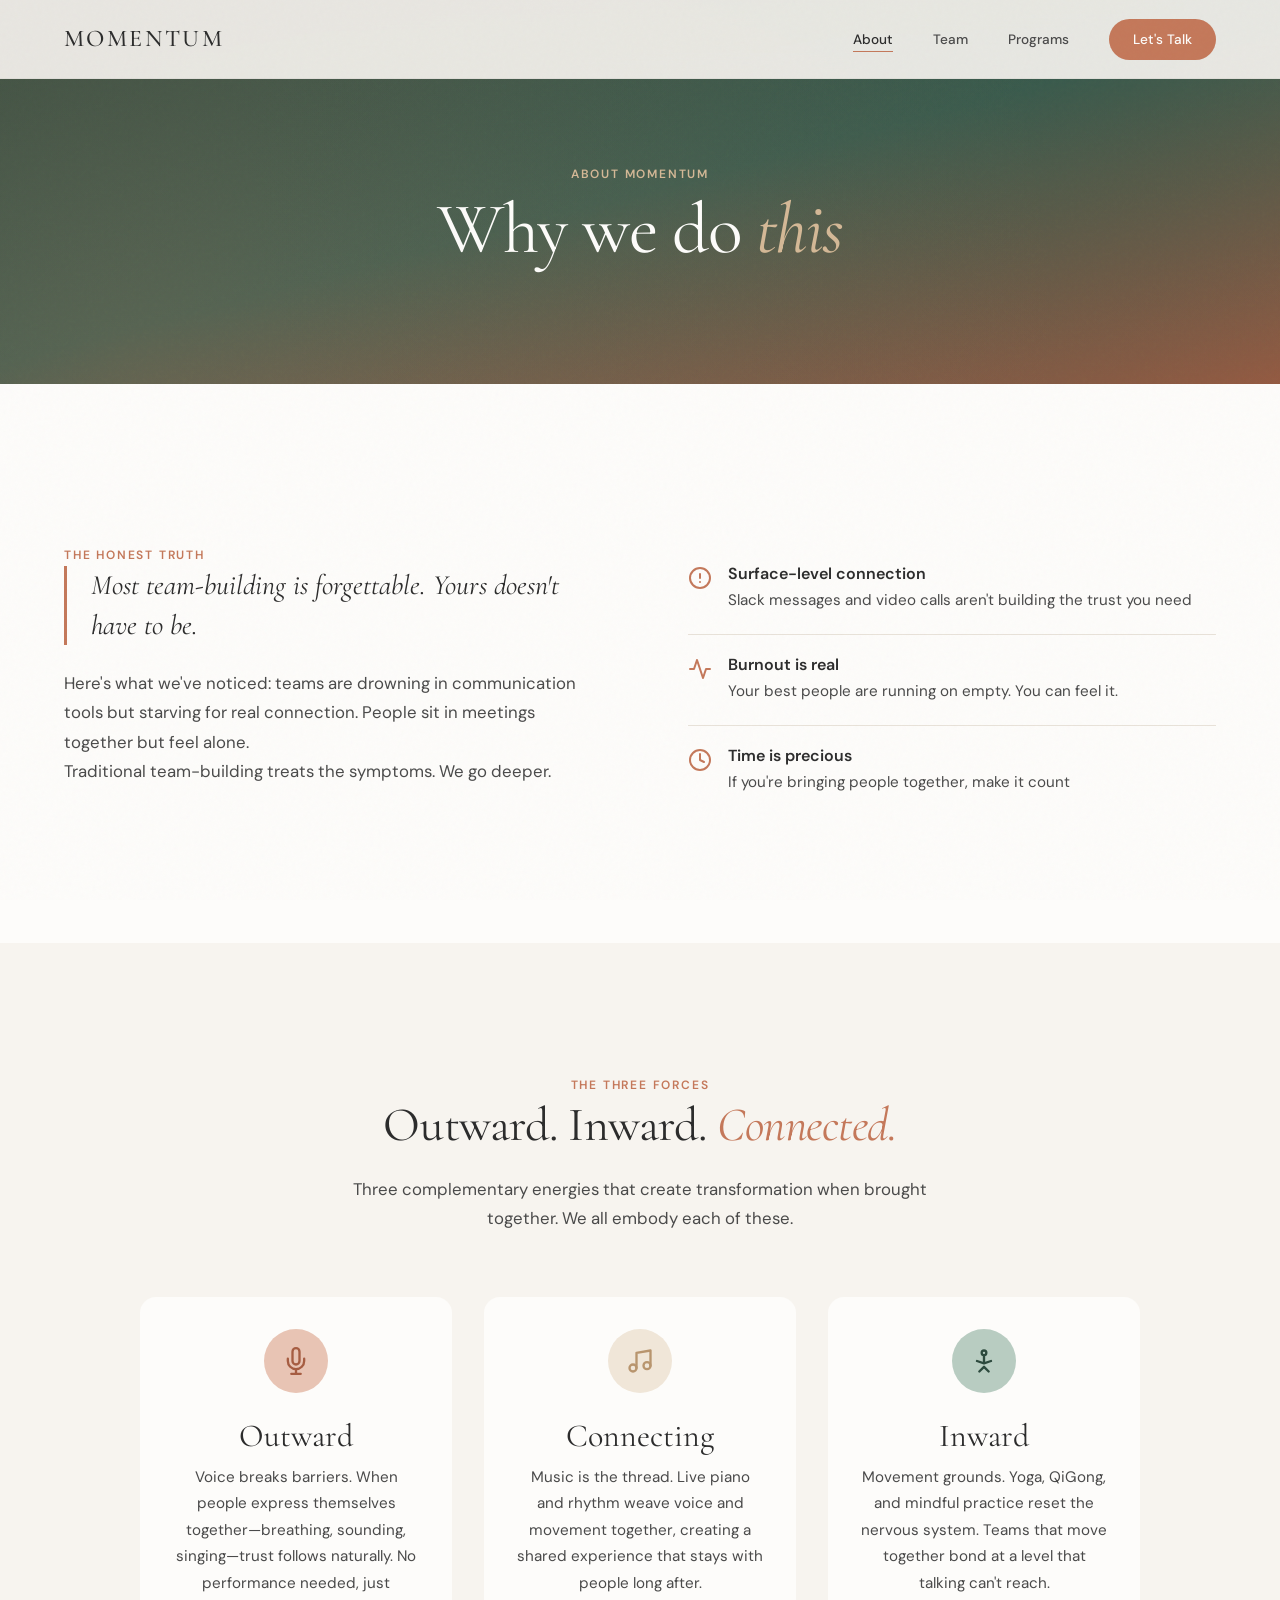
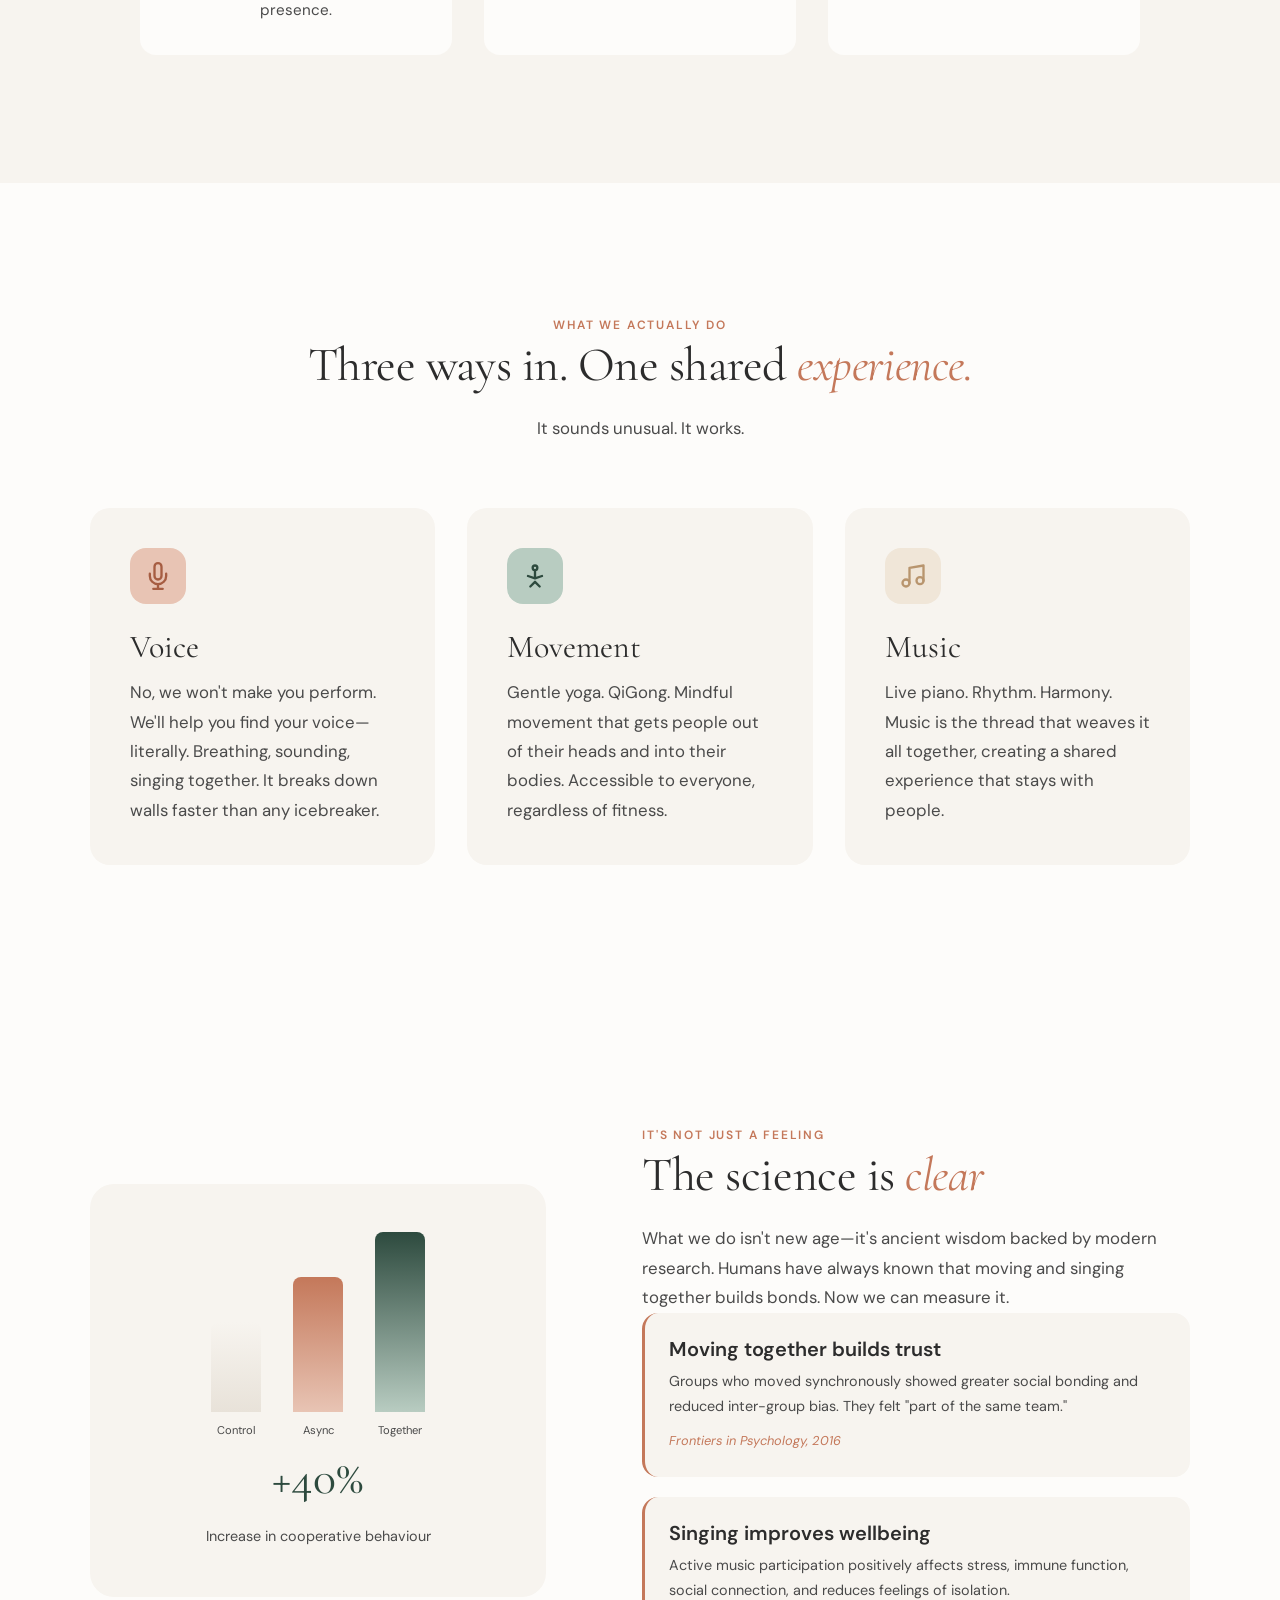
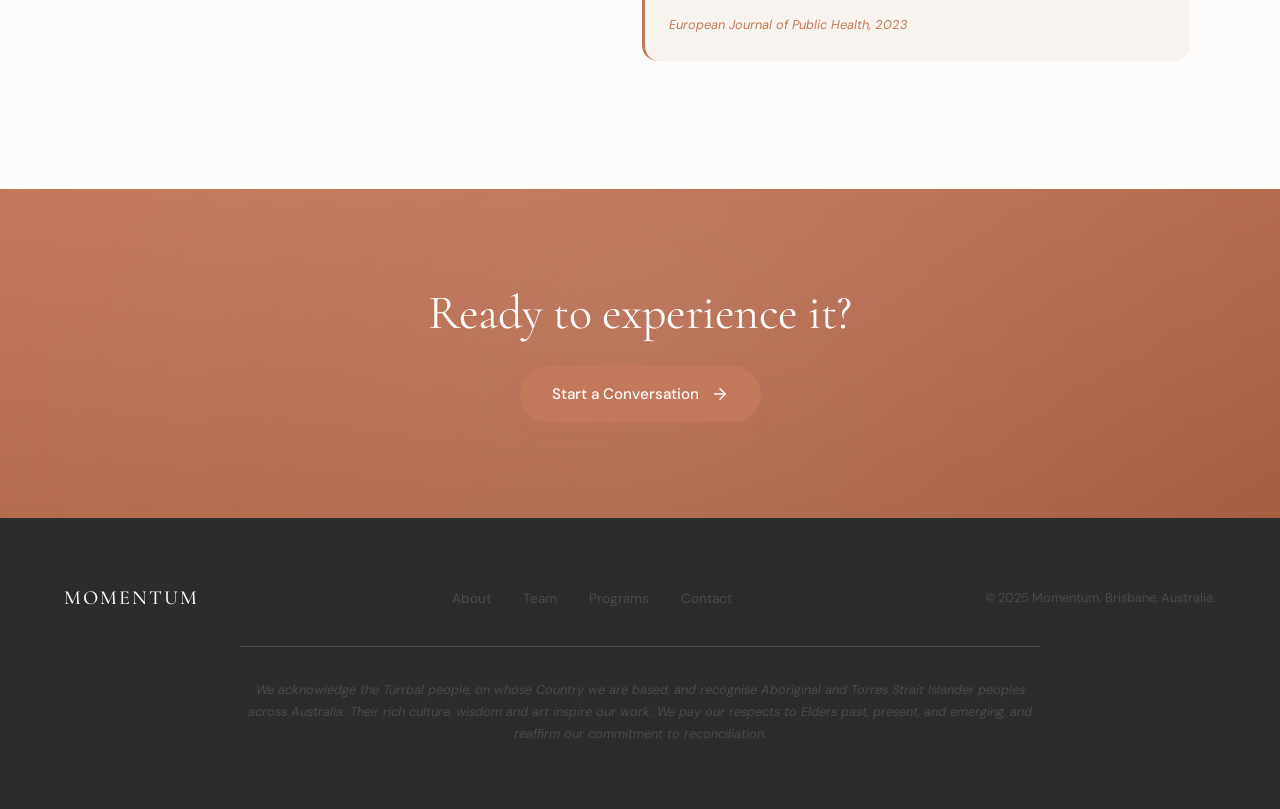
==== about.html @ 70431cc0 "Convert to multi-page structure - Create individual pages: about.html, team.html, programs.html, con" ====
<!DOCTYPE html>
<html lang="en">
<head>
    <meta charset="UTF-8">
    <meta name="viewport" content="width=device-width, initial-scale=1.0">
    <title>About | Momentum</title>
    <meta name="description" content="Why Momentum exists. Learn about our approach to team connection through voice, movement, and music.">

    <link rel="preconnect" href="https://fonts.googleapis.com">
    <link rel="preconnect" href="https://fonts.gstatic.com" crossorigin>
    <link href="https://fonts.googleapis.com/css2?family=Cormorant+Garamond:ital,wght@0,300;0,400;0,500;0,600;1,400;1,500&family=DM+Sans:ital,wght@0,400;0,500;0,600;1,400&display=swap" rel="stylesheet">

    <link rel="stylesheet" href="css/styles.css">
</head>
<body>
    <!-- Navigation -->
    <nav class="nav">
        <a href="index.html" class="nav__logo">Momentum</a>
        <ul class="nav__links">
            <li><a href="about.html" class="nav__link nav__link--active">About</a></li>
            <li><a href="team.html" class="nav__link">Team</a></li>
            <li><a href="programs.html" class="nav__link">Programs</a></li>
            <li><a href="contact.html" class="nav__link nav__cta">Let's Talk</a></li>
        </ul>
        <button class="nav__toggle" aria-label="Toggle menu">
            <span></span>
            <span></span>
            <span></span>
        </button>
    </nav>

    <!-- Page Header -->
    <section class="page-header">
        <div class="page-header__content">
            <span class="section-label">About Momentum</span>
            <h1 class="page-header__title">Why we do <em>this</em></h1>
        </div>
    </section>

    <!-- Truth Section -->
    <section class="truth" id="truth">
        <div class="truth__grid">
            <div class="truth__content reveal">
                <span class="section-label">The honest truth</span>
                <blockquote>Most team-building is forgettable. Yours doesn't have to be.</blockquote>
                <p>Here's what we've noticed: teams are drowning in communication tools but starving for real connection. People sit in meetings together but feel alone.</p>
                <p>Traditional team-building treats the symptoms. We go deeper.</p>
            </div>
            <div class="reveal reveal-delay-1">
                <ul class="truth__points">
                    <li class="truth__point">
                        <svg class="truth__icon" viewBox="0 0 24 24" fill="none" stroke="currentColor" stroke-width="2" stroke-linecap="round" stroke-linejoin="round">
                            <circle cx="12" cy="12" r="10"></circle>
                            <line x1="12" y1="8" x2="12" y2="12"></line>
                            <line x1="12" y1="16" x2="12.01" y2="16"></line>
                        </svg>
                        <div>
                            <h4>Surface-level connection</h4>
                            <p>Slack messages and video calls aren't building the trust you need</p>
                        </div>
                    </li>
                    <li class="truth__point">
                        <svg class="truth__icon" viewBox="0 0 24 24" fill="none" stroke="currentColor" stroke-width="2" stroke-linecap="round" stroke-linejoin="round">
                            <path d="M22 12h-4l-3 9L9 3l-3 9H2"></path>
                        </svg>
                        <div>
                            <h4>Burnout is real</h4>
                            <p>Your best people are running on empty. You can feel it.</p>
                        </div>
                    </li>
                    <li class="truth__point">
                        <svg class="truth__icon" viewBox="0 0 24 24" fill="none" stroke="currentColor" stroke-width="2" stroke-linecap="round" stroke-linejoin="round">
                            <circle cx="12" cy="12" r="10"></circle>
                            <polyline points="12 6 12 12 16 14"></polyline>
                        </svg>
                        <div>
                            <h4>Time is precious</h4>
                            <p>If you're bringing people together, make it count</p>
                        </div>
                    </li>
                </ul>
            </div>
        </div>
    </section>

    <!-- Three Forces Section -->
    <section class="forces" id="forces">
        <div class="section-header--center reveal">
            <span class="section-label">The Three Forces</span>
            <h2 class="section-title">Outward. Inward. <em>Connected.</em></h2>
            <p class="section-subtitle">Three complementary energies that create transformation when brought together. We all embody each of these.</p>
        </div>

        <!-- Cards -->
        <div class="forces__cards">
            <div class="forces__card forces__card--outward reveal">
                <div class="forces__card-icon">
                    <svg viewBox="0 0 24 24" fill="none" stroke="currentColor" stroke-width="2" stroke-linecap="round" stroke-linejoin="round">
                        <path d="M12 1a3 3 0 0 0-3 3v8a3 3 0 0 0 6 0V4a3 3 0 0 0-3-3z"></path>
                        <path d="M19 10v2a7 7 0 0 1-14 0v-2"></path>
                        <line x1="12" y1="19" x2="12" y2="23"></line>
                        <line x1="8" y1="23" x2="16" y2="23"></line>
                    </svg>
                </div>
                <h3>Outward</h3>
                <p>Voice breaks barriers. When people express themselves together—breathing, sounding, singing—trust follows naturally. No performance needed, just presence.</p>
            </div>
            <div class="forces__card forces__card--connecting reveal reveal-delay-1">
                <div class="forces__card-icon">
                    <svg viewBox="0 0 24 24" fill="none" stroke="currentColor" stroke-width="2" stroke-linecap="round" stroke-linejoin="round">
                        <path d="M9 18V5l12-2v13"></path>
                        <circle cx="6" cy="18" r="3"></circle>
                        <circle cx="18" cy="16" r="3"></circle>
                    </svg>
                </div>
                <h3>Connecting</h3>
                <p>Music is the thread. Live piano and rhythm weave voice and movement together, creating a shared experience that stays with people long after.</p>
            </div>
            <div class="forces__card forces__card--inward reveal reveal-delay-2">
                <div class="forces__card-icon">
                    <svg viewBox="0 0 24 24" fill="none" stroke="currentColor" stroke-width="2" stroke-linecap="round" stroke-linejoin="round">
                        <circle cx="12" cy="5" r="2"></circle>
                        <path d="M12 7v6"></path>
                        <path d="M8 21l4-4 4 4"></path>
                        <path d="M6 12l6 2 6-2"></path>
                    </svg>
                </div>
                <h3>Inward</h3>
                <p>Movement grounds. Yoga, QiGong, and mindful practice reset the nervous system. Teams that move together bond at a level that talking can't reach.</p>
            </div>
        </div>
    </section>

    <!-- How It Works Section -->
    <section class="how" id="how">
        <div class="section-header--center reveal">
            <span class="section-label">What we actually do</span>
            <h2 class="section-title">Three ways in. One shared <em>experience.</em></h2>
            <p class="section-subtitle">It sounds unusual. It works.</p>
        </div>
        <div class="how__grid">
            <div class="how__card reveal">
                <div class="how__icon">
                    <svg viewBox="0 0 24 24" fill="none" stroke="currentColor" stroke-width="2" stroke-linecap="round" stroke-linejoin="round">
                        <path d="M12 1a3 3 0 0 0-3 3v8a3 3 0 0 0 6 0V4a3 3 0 0 0-3-3z"></path>
                        <path d="M19 10v2a7 7 0 0 1-14 0v-2"></path>
                        <line x1="12" y1="19" x2="12" y2="23"></line>
                        <line x1="8" y1="23" x2="16" y2="23"></line>
                    </svg>
                </div>
                <h3>Voice</h3>
                <p>No, we won't make you perform. We'll help you find your voice—literally. Breathing, sounding, singing together. It breaks down walls faster than any icebreaker.</p>
            </div>
            <div class="how__card reveal reveal-delay-1">
                <div class="how__icon">
                    <svg viewBox="0 0 24 24" fill="none" stroke="currentColor" stroke-width="2" stroke-linecap="round" stroke-linejoin="round">
                        <circle cx="12" cy="5" r="2"></circle>
                        <path d="M12 7v6"></path>
                        <path d="M8 21l4-4 4 4"></path>
                        <path d="M6 12l6 2 6-2"></path>
                    </svg>
                </div>
                <h3>Movement</h3>
                <p>Gentle yoga. QiGong. Mindful movement that gets people out of their heads and into their bodies. Accessible to everyone, regardless of fitness.</p>
            </div>
            <div class="how__card reveal reveal-delay-2">
                <div class="how__icon">
                    <svg viewBox="0 0 24 24" fill="none" stroke="currentColor" stroke-width="2" stroke-linecap="round" stroke-linejoin="round">
                        <path d="M9 18V5l12-2v13"></path>
                        <circle cx="6" cy="18" r="3"></circle>
                        <circle cx="18" cy="16" r="3"></circle>
                    </svg>
                </div>
                <h3>Music</h3>
                <p>Live piano. Rhythm. Harmony. Music is the thread that weaves it all together, creating a shared experience that stays with people.</p>
            </div>
        </div>
    </section>

    <!-- Science Section -->
    <section class="science" id="science">
        <div class="science__grid">
            <div class="science__visual reveal">
                <div class="science__chart">
                    <div class="science__bar"><span>Control</span></div>
                    <div class="science__bar"><span>Async</span></div>
                    <div class="science__bar"><span>Together</span></div>
                </div>
                <p class="science__stat">+40%</p>
                <p class="science__stat-label">Increase in cooperative behaviour</p>
            </div>
            <div class="reveal reveal-delay-1">
                <span class="section-label">It's not just a feeling</span>
                <h2 class="section-title">The science is <em>clear</em></h2>
                <p class="section-subtitle">What we do isn't new age—it's ancient wisdom backed by modern research. Humans have always known that moving and singing together builds bonds. Now we can measure it.</p>
                <div class="science__studies">
                    <div class="science__study">
                        <h4>Moving together builds trust</h4>
                        <p>Groups who moved synchronously showed greater social bonding and reduced inter-group bias. They felt "part of the same team."</p>
                        <cite>Frontiers in Psychology, 2016</cite>
                    </div>
                    <div class="science__study">
                        <h4>Singing improves wellbeing</h4>
                        <p>Active music participation positively affects stress, immune function, social connection, and reduces feelings of isolation.</p>
                        <cite>European Journal of Public Health, 2023</cite>
                    </div>
                </div>
            </div>
        </div>
    </section>

    <!-- CTA Banner -->
    <section class="cta-banner">
        <div class="cta-banner__content reveal">
            <h2 class="section-title">Ready to experience it?</h2>
            <a href="contact.html" class="btn btn--primary">
                <span>Start a Conversation</span>
                <svg viewBox="0 0 24 24" fill="none" stroke="currentColor" stroke-width="2" stroke-linecap="round" stroke-linejoin="round">
                    <line x1="5" y1="12" x2="19" y2="12"></line>
                    <polyline points="12 5 19 12 12 19"></polyline>
                </svg>
            </a>
        </div>
    </section>

    <!-- Footer -->
    <footer class="footer">
        <div class="footer__content">
            <span class="footer__logo">Momentum</span>
            <div class="footer__links">
                <a href="about.html">About</a>
                <a href="team.html">Team</a>
                <a href="programs.html">Programs</a>
                <a href="contact.html">Contact</a>
            </div>
            <span class="footer__copy">&copy; 2025 Momentum. Brisbane, Australia.</span>
        </div>
        <div class="footer__acknowledgement">
            <p>We acknowledge the Turrbal people, on whose Country we are based, and recognise Aboriginal and Torres Strait Islander peoples across Australia. Their rich culture, wisdom and art inspire our work. We pay our respects to Elders past, present, and emerging, and reaffirm our commitment to reconciliation.</p>
        </div>
    </footer>

    <script src="js/main.js"></script>
</body>
</html>
---- css/styles.css ----
/* ============================================
   MOMENTUM - Design System & Styles
   ============================================ */

/* --- CSS Variables --- */
:root {
    /* Colors - Core */
    --color-cream: #F7F4EF;
    --color-warm-white: #FDFCFA;
    --color-sand: #E8E2D9;
    --color-charcoal: #2C2C2C;
    --color-charcoal-light: #4A4A4A;

    /* Colors - Darren (Outward) */
    --color-terracotta: #C4785A;
    --color-terracotta-deep: #A65D42;
    --color-terracotta-light: #E8C4B4;

    /* Colors - Linda (Inward) */
    --color-forest: #2D4A3E;
    --color-forest-light: #3D5F50;
    --color-forest-pale: #B8CCC1;

    /* Colors - Dave (Connecting) */
    --color-gold: #B8956E;
    --color-gold-light: #D4B896;
    --color-gold-pale: #F0E6D8;

    /* Typography */
    --font-display: 'Cormorant Garamond', Georgia, serif;
    --font-body: 'DM Sans', -apple-system, sans-serif;

    /* Spacing */
    --space-xs: 0.5rem;
    --space-sm: 1rem;
    --space-md: 2rem;
    --space-lg: 4rem;
    --space-xl: 6rem;
    --space-2xl: 8rem;

    /* Easing */
    --ease-out-expo: cubic-bezier(0.16, 1, 0.3, 1);
    --ease-out-quart: cubic-bezier(0.25, 1, 0.5, 1);
    --ease-smooth: cubic-bezier(0.4, 0, 0.2, 1);

    /* Shadows */
    --shadow-sm: 0 2px 8px rgba(0, 0, 0, 0.04);
    --shadow-md: 0 8px 30px rgba(0, 0, 0, 0.08);
    --shadow-lg: 0 20px 50px rgba(0, 0, 0, 0.12);
}

/* --- Reset & Base --- */
*, *::before, *::after {
    margin: 0;
    padding: 0;
    box-sizing: border-box;
}

html {
    scroll-behavior: smooth;
    font-size: 16px;
}

body {
    font-family: var(--font-body);
    background-color: var(--color-cream);
    color: var(--color-charcoal);
    line-height: 1.6;
    overflow-x: hidden;
    -webkit-font-smoothing: antialiased;
}

/* Grain overlay */
body::before {
    content: '';
    position: fixed;
    top: 0;
    left: 0;
    width: 100%;
    height: 100%;
    pointer-events: none;
    opacity: 0.025;
    z-index: 10000;
    background-image: url("data:image/svg+xml,%3Csvg viewBox='0 0 256 256' xmlns='http://www.w3.org/2000/svg'%3E%3Cfilter id='noise'%3E%3CfeTurbulence type='fractalNoise' baseFrequency='0.9' numOctaves='4' stitchTiles='stitch'/%3E%3C/filter%3E%3Crect width='100%25' height='100%25' filter='url(%23noise)'/%3E%3C/svg%3E");
}

::selection {
    background-color: var(--color-terracotta);
    color: var(--color-warm-white);
}

img {
    max-width: 100%;
    height: auto;
    display: block;
}

a {
    color: inherit;
    text-decoration: none;
}

/* --- Typography --- */
h1, h2, h3, h4 {
    font-family: var(--font-display);
    font-weight: 400;
    line-height: 1.2;
}

h1 {
    font-size: clamp(2.5rem, 6vw, 4.5rem);
    letter-spacing: -0.02em;
}

h2 {
    font-size: clamp(2rem, 4vw, 3rem);
    letter-spacing: -0.01em;
}

h3 {
    font-size: clamp(1.5rem, 2.5vw, 2rem);
}

h4 {
    font-size: 1.25rem;
}

p {
    font-size: 1.05rem;
    line-height: 1.75;
    color: var(--color-charcoal-light);
}

em {
    font-style: italic;
}

/* --- Layout --- */
.container {
    max-width: 1200px;
    margin: 0 auto;
    padding: 0 var(--space-md);
}

section {
    padding: var(--space-xl) var(--space-md);
    position: relative;
}

/* --- Navigation --- */
.nav {
    position: fixed;
    top: 0;
    left: 0;
    right: 0;
    z-index: 1000;
    padding: 1.25rem var(--space-lg);
    display: flex;
    justify-content: space-between;
    align-items: center;
    background-color: rgba(247, 244, 239, 0.92);
    backdrop-filter: blur(12px);
    border-bottom: 1px solid rgba(0, 0, 0, 0.04);
    transition: all 0.3s var(--ease-smooth);
}

.nav--scrolled {
    padding: 1rem var(--space-lg);
    box-shadow: var(--shadow-sm);
}

.nav__logo {
    font-family: var(--font-display);
    font-size: 1.5rem;
    font-weight: 500;
    letter-spacing: 0.1em;
    text-transform: uppercase;
    color: var(--color-charcoal);
}

.nav__links {
    display: flex;
    gap: 2.5rem;
    list-style: none;
    align-items: center;
}

.nav__link {
    font-size: 0.85rem;
    font-weight: 500;
    color: var(--color-charcoal-light);
    transition: color 0.3s ease;
    position: relative;
}

.nav__link::after {
    content: '';
    position: absolute;
    bottom: -4px;
    left: 0;
    width: 0;
    height: 1px;
    background-color: var(--color-terracotta);
    transition: width 0.3s var(--ease-out-expo);
}

.nav__link:hover {
    color: var(--color-charcoal);
}

.nav__link:hover::after {
    width: 100%;
}

.nav__cta {
    padding: 0.75rem 1.5rem;
    background-color: var(--color-terracotta);
    color: var(--color-warm-white) !important;
    border-radius: 100px;
    font-weight: 500;
    transition: all 0.3s var(--ease-smooth);
}

.nav__cta:hover {
    background-color: var(--color-terracotta-deep);
    transform: translateY(-1px);
}

.nav__cta::after {
    display: none;
}

/* Mobile menu toggle */
.nav__toggle {
    display: none;
    flex-direction: column;
    gap: 5px;
    background: none;
    border: none;
    cursor: pointer;
    padding: 0.5rem;
}

.nav__toggle span {
    width: 24px;
    height: 2px;
    background-color: var(--color-charcoal);
    transition: all 0.3s ease;
}

/* --- Buttons --- */
.btn {
    display: inline-flex;
    align-items: center;
    gap: 0.75rem;
    font-family: var(--font-body);
    font-size: 0.95rem;
    font-weight: 500;
    padding: 1rem 2rem;
    border-radius: 100px;
    cursor: pointer;
    transition: all 0.3s var(--ease-out-expo);
    border: none;
}

.btn--primary {
    background-color: var(--color-terracotta);
    color: var(--color-warm-white);
    box-shadow: 0 4px 14px rgba(196, 120, 90, 0.3);
}

.btn--primary:hover {
    background-color: var(--color-terracotta-deep);
    transform: translateY(-2px);
    box-shadow: 0 6px 20px rgba(196, 120, 90, 0.4);
}

.btn--secondary {
    background-color: transparent;
    color: var(--color-charcoal);
    border: 1px solid var(--color-sand);
}

.btn--secondary:hover {
    background-color: var(--color-sand);
}

.btn--white {
    background-color: var(--color-warm-white);
    color: var(--color-terracotta-deep);
}

.btn--white:hover {
    transform: translateY(-2px);
    box-shadow: var(--shadow-md);
}

.btn svg {
    width: 18px;
    height: 18px;
    transition: transform 0.3s var(--ease-out-expo);
}

.btn:hover svg {
    transform: translateX(4px);
}

/* --- Section Headers --- */
.section-label {
    font-size: 0.75rem;
    font-weight: 600;
    letter-spacing: 0.15em;
    text-transform: uppercase;
    color: var(--color-terracotta);
    margin-bottom: 1rem;
}

.section-title {
    margin-bottom: 1.25rem;
}

.section-title em {
    color: var(--color-terracotta);
}

.section-subtitle {
    max-width: 600px;
    color: var(--color-charcoal-light);
}

.section-header--center {
    text-align: center;
    margin-bottom: var(--space-lg);
}

.section-header--center .section-subtitle {
    margin-left: auto;
    margin-right: auto;
}

/* --- Hero Section --- */
.hero {
    min-height: 100vh;
    display: flex;
    align-items: center;
    padding: 8rem var(--space-lg) var(--space-xl);
    position: relative;
    overflow: hidden;
    background: linear-gradient(165deg, var(--color-forest) 0%, var(--color-forest-light) 50%, var(--color-terracotta-deep) 100%);
}

.hero::before {
    content: '';
    position: absolute;
    top: -50%;
    left: -50%;
    width: 200%;
    height: 200%;
    background:
        radial-gradient(circle at 30% 70%, rgba(196, 120, 90, 0.25) 0%, transparent 50%),
        radial-gradient(circle at 70% 30%, rgba(45, 74, 62, 0.3) 0%, transparent 50%),
        radial-gradient(circle at 50% 50%, rgba(184, 149, 110, 0.15) 0%, transparent 40%);
    animation: heroGradientShift 20s ease-in-out infinite;
}

@keyframes heroGradientShift {
    0%, 100% { transform: translate(0, 0) rotate(0deg); }
    33% { transform: translate(2%, -2%) rotate(1deg); }
    66% { transform: translate(-1%, 1%) rotate(-0.5deg); }
}

.hero__container {
    max-width: 1000px;
    margin: 0 auto;
    position: relative;
    z-index: 2;
    text-align: center;
}

.hero__tagline {
    display: inline-block;
    font-size: 0.8rem;
    font-weight: 600;
    letter-spacing: 0.2em;
    text-transform: uppercase;
    color: var(--color-gold-light);
    margin-bottom: 2rem;
    opacity: 0;
    transform: translateY(20px);
    animation: fadeUp 0.8s var(--ease-out-expo) 0.3s forwards;
}

.hero__title {
    color: var(--color-warm-white);
    margin-bottom: 1.5rem;
    opacity: 0;
    transform: translateY(30px);
    animation: fadeUp 1s var(--ease-out-expo) 0.5s forwards;
}

.hero__title em {
    color: var(--color-gold-light);
}

.hero__subtitle {
    font-size: 1.25rem;
    color: var(--color-sand);
    max-width: 640px;
    margin: 0 auto 2.5rem;
    opacity: 0;
    transform: translateY(20px);
    animation: fadeUp 0.8s var(--ease-out-expo) 0.7s forwards;
}

.hero__ctas {
    display: flex;
    gap: 1rem;
    justify-content: center;
    flex-wrap: wrap;
    opacity: 0;
    transform: translateY(20px);
    animation: fadeUp 0.8s var(--ease-out-expo) 0.9s forwards;
}

.hero__scroll {
    position: absolute;
    bottom: 3rem;
    left: 50%;
    transform: translateX(-50%);
    display: flex;
    flex-direction: column;
    align-items: center;
    gap: 0.75rem;
    color: var(--color-sand);
    opacity: 0;
    animation: fadeIn 1s var(--ease-out-expo) 1.3s forwards;
}

.hero__scroll span {
    font-size: 0.7rem;
    letter-spacing: 0.2em;
    text-transform: uppercase;
}

.hero__scroll-line {
    width: 1px;
    height: 50px;
    background: linear-gradient(to bottom, var(--color-sand), transparent);
    animation: scrollPulse 2s ease-in-out infinite;
}

@keyframes scrollPulse {
    0%, 100% { opacity: 1; transform: scaleY(1); }
    50% { opacity: 0.5; transform: scaleY(0.8); }
}

/* --- Truth Section --- */
.truth {
    background-color: var(--color-warm-white);
    padding: var(--space-2xl) var(--space-lg);
}

.truth__grid {
    display: grid;
    grid-template-columns: 1fr 1fr;
    gap: var(--space-xl);
    align-items: center;
    max-width: 1200px;
    margin: 0 auto;
}

.truth__content blockquote {
    font-family: var(--font-display);
    font-size: 1.75rem;
    font-weight: 400;
    font-style: italic;
    line-height: 1.4;
    color: var(--color-charcoal);
    margin-bottom: 1.5rem;
    padding-left: 1.5rem;
    border-left: 3px solid var(--color-terracotta);
}

.truth__points {
    list-style: none;
    margin-top: var(--space-md);
}

.truth__point {
    display: flex;
    align-items: flex-start;
    gap: 1rem;
    padding: 1.25rem 0;
    border-bottom: 1px solid var(--color-sand);
}

.truth__point:last-child {
    border-bottom: none;
}

.truth__icon {
    width: 24px;
    height: 24px;
    color: var(--color-terracotta);
    flex-shrink: 0;
    margin-top: 2px;
}

.truth__point h4 {
    font-family: var(--font-body);
    font-size: 1rem;
    font-weight: 600;
    margin-bottom: 0.25rem;
}

.truth__point p {
    font-size: 0.95rem;
    color: var(--color-charcoal-light);
    margin: 0;
}

/* --- Three Forces Section --- */
.forces {
    background-color: var(--color-cream);
    padding: var(--space-2xl) var(--space-lg);
}

.forces__visual {
    max-width: 800px;
    margin: 0 auto var(--space-xl);
    position: relative;
    height: 400px;
}

.forces__diagram {
    position: relative;
    width: 100%;
    height: 100%;
}

/* Center connecting element */
.forces__center {
    position: absolute;
    top: 50%;
    left: 50%;
    transform: translate(-50%, -50%);
    width: 100px;
    height: 100px;
    background: linear-gradient(135deg, var(--color-gold) 0%, var(--color-gold-light) 100%);
    border-radius: 50%;
    display: flex;
    align-items: center;
    justify-content: center;
    z-index: 3;
    box-shadow: 0 0 40px rgba(184, 149, 110, 0.4);
    animation: centerPulse 4s ease-in-out infinite;
}

@keyframes centerPulse {
    0%, 100% { transform: translate(-50%, -50%) scale(1); box-shadow: 0 0 40px rgba(184, 149, 110, 0.4); }
    50% { transform: translate(-50%, -50%) scale(1.05); box-shadow: 0 0 60px rgba(184, 149, 110, 0.5); }
}

.forces__center svg {
    width: 40px;
    height: 40px;
    color: var(--color-warm-white);
}

/* Outward element - Darren */
.forces__outward {
    position: absolute;
    left: 10%;
    top: 50%;
    transform: translateY(-50%);
    text-align: center;
}

.forces__outward-circles {
    position: relative;
    width: 180px;
    height: 180px;
    margin: 0 auto 1rem;
}

.forces__outward-circle {
    position: absolute;
    top: 50%;
    left: 50%;
    transform: translate(-50%, -50%);
    border: 2px solid var(--color-terracotta);
    border-radius: 50%;
    opacity: 0.6;
}

.forces__outward-circle:nth-child(1) {
    width: 60px;
    height: 60px;
    background-color: var(--color-terracotta);
    opacity: 1;
}

.forces__outward-circle:nth-child(2) {
    width: 100px;
    height: 100px;
    animation: expandPulse 3s ease-in-out infinite;
}

.forces__outward-circle:nth-child(3) {
    width: 140px;
    height: 140px;
    animation: expandPulse 3s ease-in-out infinite 0.5s;
}

.forces__outward-circle:nth-child(4) {
    width: 180px;
    height: 180px;
    animation: expandPulse 3s ease-in-out infinite 1s;
}

@keyframes expandPulse {
    0%, 100% { opacity: 0.6; transform: translate(-50%, -50%) scale(1); }
    50% { opacity: 0.3; transform: translate(-50%, -50%) scale(1.05); }
}

/* Inward element - Linda */
.forces__inward {
    position: absolute;
    right: 10%;
    top: 50%;
    transform: translateY(-50%);
    text-align: center;
}

.forces__inward-spiral {
    position: relative;
    width: 180px;
    height: 180px;
    margin: 0 auto 1rem;
}

.forces__inward-ring {
    position: absolute;
    top: 50%;
    left: 50%;
    transform: translate(-50%, -50%);
    border: 2px solid var(--color-forest);
    border-radius: 50%;
}

.forces__inward-ring:nth-child(1) {
    width: 180px;
    height: 180px;
    opacity: 0.3;
    animation: contractPulse 3s ease-in-out infinite;
}

.forces__inward-ring:nth-child(2) {
    width: 140px;
    height: 140px;
    opacity: 0.4;
    animation: contractPulse 3s ease-in-out infinite 0.3s;
}

.forces__inward-ring:nth-child(3) {
    width: 100px;
    height: 100px;
    opacity: 0.6;
    animation: contractPulse 3s ease-in-out infinite 0.6s;
}

.forces__inward-ring:nth-child(4) {
    width: 60px;
    height: 60px;
    background-color: var(--color-forest);
    opacity: 1;
}

@keyframes contractPulse {
    0%, 100% { opacity: 0.4; transform: translate(-50%, -50%) scale(1); }
    50% { opacity: 0.6; transform: translate(-50%, -50%) scale(0.95); }
}

/* Connecting lines */
.forces__line {
    position: absolute;
    top: 50%;
    height: 2px;
    background: linear-gradient(90deg, transparent, var(--color-gold), transparent);
    z-index: 1;
}

.forces__line--left {
    left: calc(10% + 90px);
    right: calc(50% + 50px);
}

.forces__line--right {
    left: calc(50% + 50px);
    right: calc(10% + 90px);
}

.forces__label {
    font-family: var(--font-display);
    font-size: 1.25rem;
    color: var(--color-charcoal);
}

.forces__sublabel {
    font-size: 0.8rem;
    color: var(--color-charcoal-light);
    text-transform: uppercase;
    letter-spacing: 0.1em;
}

/* Forces description cards */
.forces__cards {
    display: grid;
    grid-template-columns: repeat(3, 1fr);
    gap: var(--space-md);
    max-width: 1000px;
    margin: 0 auto;
}

.forces__card {
    background-color: var(--color-warm-white);
    border-radius: 16px;
    padding: 2rem;
    text-align: center;
    transition: all 0.4s var(--ease-out-expo);
}

.forces__card:hover {
    transform: translateY(-4px);
    box-shadow: var(--shadow-md);
}

.forces__card-icon {
    width: 64px;
    height: 64px;
    border-radius: 50%;
    display: flex;
    align-items: center;
    justify-content: center;
    margin: 0 auto 1.5rem;
}

.forces__card--outward .forces__card-icon {
    background-color: var(--color-terracotta-light);
    color: var(--color-terracotta-deep);
}

.forces__card--inward .forces__card-icon {
    background-color: var(--color-forest-pale);
    color: var(--color-forest);
}

.forces__card--connecting .forces__card-icon {
    background-color: var(--color-gold-pale);
    color: var(--color-gold);
}

.forces__card-icon svg {
    width: 28px;
    height: 28px;
}

.forces__card h3 {
    margin-bottom: 0.5rem;
}

.forces__card p {
    font-size: 0.95rem;
}

/* --- How It Works Section --- */
.how {
    background-color: var(--color-warm-white);
    padding: var(--space-2xl) var(--space-lg);
}

.how__grid {
    display: grid;
    grid-template-columns: repeat(3, 1fr);
    gap: var(--space-md);
    max-width: 1100px;
    margin: 0 auto;
}

.how__card {
    background-color: var(--color-cream);
    border-radius: 20px;
    padding: 2.5rem;
    transition: all 0.4s var(--ease-out-expo);
}

.how__card:hover {
    transform: translateY(-6px);
    box-shadow: var(--shadow-md);
}

.how__icon {
    width: 56px;
    height: 56px;
    border-radius: 16px;
    display: flex;
    align-items: center;
    justify-content: center;
    margin-bottom: 1.5rem;
}

.how__card:nth-child(1) .how__icon {
    background-color: var(--color-terracotta-light);
    color: var(--color-terracotta-deep);
}

.how__card:nth-child(2) .how__icon {
    background-color: var(--color-forest-pale);
    color: var(--color-forest);
}

.how__card:nth-child(3) .how__icon {
    background-color: var(--color-gold-pale);
    color: var(--color-gold);
}

.how__icon svg {
    width: 28px;
    height: 28px;
}

.how__card h3 {
    margin-bottom: 0.75rem;
}

/* --- Who Section --- */
.who {
    background-color: var(--color-sand);
    padding: var(--space-xl) var(--space-lg);
}

.who__grid {
    display: grid;
    grid-template-columns: repeat(4, 1fr);
    gap: 1.25rem;
    max-width: 1000px;
    margin: 0 auto;
}

.who__card {
    background-color: var(--color-warm-white);
    border-radius: 16px;
    padding: 2rem;
    text-align: center;
    transition: all 0.3s var(--ease-smooth);
    border: 2px solid transparent;
}

.who__card:hover {
    border-color: var(--color-terracotta);
    transform: translateY(-3px);
}

.who__icon {
    width: 48px;
    height: 48px;
    margin: 0 auto 1rem;
    color: var(--color-terracotta);
}

.who__card h4 {
    font-family: var(--font-body);
    font-size: 1rem;
    font-weight: 600;
    margin-bottom: 0.35rem;
}

.who__card p {
    font-size: 0.85rem;
    color: var(--color-charcoal-light);
}

/* --- Team Section --- */
.team {
    background-color: var(--color-cream);
    padding: var(--space-2xl) var(--space-lg);
}

.team__grid {
    display: grid;
    grid-template-columns: repeat(3, 1fr);
    gap: var(--space-md);
    max-width: 1100px;
    margin: 0 auto;
}

.team__card {
    text-align: center;
}

.team__photo {
    width: 100%;
    aspect-ratio: 3/4;
    border-radius: 200px 200px 24px 24px;
    margin-bottom: 1.5rem;
    position: relative;
    overflow: hidden;
    box-shadow: var(--shadow-md);
}

.team__card:nth-child(1) .team__photo {
    background: linear-gradient(160deg, var(--color-terracotta-light) 0%, var(--color-terracotta) 100%);
}

.team__card:nth-child(2) .team__photo {
    background: linear-gradient(160deg, var(--color-forest-pale) 0%, var(--color-forest) 100%);
}

.team__card:nth-child(3) .team__photo {
    background: linear-gradient(160deg, var(--color-gold-pale) 0%, var(--color-gold) 100%);
}

.team__photo::after {
    content: 'Photo';
    position: absolute;
    top: 50%;
    left: 50%;
    transform: translate(-50%, -50%);
    font-size: 0.75rem;
    letter-spacing: 0.1em;
    text-transform: uppercase;
    color: rgba(255, 255, 255, 0.5);
}

.team__name {
    margin-bottom: 0.25rem;
}

.team__role {
    font-size: 0.8rem;
    font-weight: 600;
    letter-spacing: 0.05em;
    text-transform: uppercase;
    margin-bottom: 1rem;
}

.team__card:nth-child(1) .team__role {
    color: var(--color-terracotta);
}

.team__card:nth-child(2) .team__role {
    color: var(--color-forest);
}

.team__card:nth-child(3) .team__role {
    color: var(--color-gold);
}

.team__bio {
    font-size: 0.95rem;
    margin-bottom: 1rem;
}

.team__creds {
    display: flex;
    flex-wrap: wrap;
    gap: 0.4rem;
    justify-content: center;
}

.team__cred {
    font-size: 0.7rem;
    font-weight: 500;
    padding: 0.35rem 0.75rem;
    background-color: var(--color-sand);
    color: var(--color-charcoal-light);
    border-radius: 100px;
}

/* --- Programs Section --- */
.programs {
    background: linear-gradient(165deg, var(--color-forest) 0%, var(--color-forest-light) 100%);
    padding: var(--space-2xl) var(--space-lg);
    color: var(--color-warm-white);
}

.programs .section-label {
    color: var(--color-gold-light);
}

.programs .section-title {
    color: var(--color-warm-white);
}

.programs .section-title em {
    color: var(--color-gold-light);
}

.programs .section-subtitle {
    color: var(--color-sand);
}

.programs__grid {
    display: grid;
    grid-template-columns: repeat(2, 1fr);
    gap: var(--space-md);
    max-width: 900px;
    margin: 0 auto;
}

.programs__card {
    background-color: rgba(255, 255, 255, 0.08);
    backdrop-filter: blur(10px);
    border: 1px solid rgba(255, 255, 255, 0.12);
    border-radius: 20px;
    padding: 2.5rem;
    transition: all 0.3s var(--ease-smooth);
}

.programs__card:hover {
    background-color: rgba(255, 255, 255, 0.12);
    transform: translateY(-4px);
}

.programs__badge {
    display: inline-block;
    font-size: 0.7rem;
    font-weight: 600;
    letter-spacing: 0.1em;
    text-transform: uppercase;
    padding: 0.4rem 0.9rem;
    background-color: rgba(255, 255, 255, 0.15);
    border-radius: 100px;
    margin-bottom: 1rem;
}

.programs__name {
    font-size: 1.75rem;
    margin-bottom: 0.75rem;
}

.programs__desc {
    color: var(--color-sand);
    margin-bottom: 1.5rem;
}

.programs__features {
    list-style: none;
    margin-bottom: 1.5rem;
}

.programs__features li {
    font-size: 0.9rem;
    padding: 0.5rem 0;
    padding-left: 1.25rem;
    position: relative;
    color: rgba(255, 255, 255, 0.9);
}

.programs__features li::before {
    content: '';
    position: absolute;
    left: 0;
    top: 50%;
    transform: translateY(-50%);
    width: 6px;
    height: 6px;
    background-color: var(--color-terracotta-light);
    border-radius: 50%;
}

.programs__cta {
    display: block;
    width: 100%;
    padding: 1rem;
    background-color: var(--color-warm-white);
    color: var(--color-forest);
    font-weight: 600;
    text-align: center;
    border-radius: 100px;
    transition: all 0.3s var(--ease-smooth);
}

.programs__cta:hover {
    transform: scale(1.02);
    box-shadow: var(--shadow-md);
}

/* --- Science Section --- */
.science {
    background-color: var(--color-warm-white);
    padding: var(--space-2xl) var(--space-lg);
}

.science__grid {
    display: grid;
    grid-template-columns: 1fr 1.2fr;
    gap: var(--space-xl);
    max-width: 1100px;
    margin: 0 auto;
    align-items: center;
}

.science__visual {
    background-color: var(--color-cream);
    border-radius: 24px;
    padding: 3rem;
    text-align: center;
}

.science__chart {
    display: flex;
    justify-content: center;
    align-items: flex-end;
    gap: 2rem;
    height: 180px;
    margin-bottom: 1.5rem;
}

.science__bar {
    width: 50px;
    border-radius: 8px 8px 0 0;
    position: relative;
}

.science__bar:nth-child(1) {
    height: 50%;
    background: linear-gradient(to top, var(--color-sand), var(--color-cream));
}

.science__bar:nth-child(2) {
    height: 75%;
    background: linear-gradient(to top, var(--color-terracotta-light), var(--color-terracotta));
}

.science__bar:nth-child(3) {
    height: 100%;
    background: linear-gradient(to top, var(--color-forest-pale), var(--color-forest));
}

.science__bar span {
    position: absolute;
    bottom: -1.75rem;
    left: 50%;
    transform: translateX(-50%);
    font-size: 0.7rem;
    color: var(--color-charcoal-light);
    white-space: nowrap;
}

.science__stat {
    font-family: var(--font-display);
    font-size: 3rem;
    color: var(--color-forest);
    margin-bottom: 0.25rem;
}

.science__stat-label {
    font-size: 0.9rem;
    color: var(--color-charcoal-light);
}

.science__studies {
    display: flex;
    flex-direction: column;
    gap: 1.25rem;
}

.science__study {
    background-color: var(--color-cream);
    border-radius: 16px;
    padding: 1.5rem;
    border-left: 3px solid var(--color-terracotta);
}

.science__study h4 {
    font-family: var(--font-body);
    font-weight: 600;
    margin-bottom: 0.5rem;
}

.science__study p {
    font-size: 0.9rem;
    margin-bottom: 0.5rem;
}

.science__study cite {
    font-size: 0.8rem;
    font-style: italic;
    color: var(--color-terracotta);
}

/* --- Testimonial Section --- */
.testimonial {
    background-color: var(--color-cream);
    padding: var(--space-xl) var(--space-lg);
    text-align: center;
}

.testimonial__container {
    max-width: 800px;
    margin: 0 auto;
}

.testimonial__quote {
    font-family: var(--font-display);
    font-size: clamp(1.5rem, 3vw, 2rem);
    font-weight: 400;
    font-style: italic;
    line-height: 1.5;
    color: var(--color-charcoal);
    margin-bottom: 2rem;
    position: relative;
}

.testimonial__quote::before {
    content: '"';
    position: absolute;
    top: -0.5rem;
    left: -1rem;
    font-size: 4rem;
    color: var(--color-sand);
    font-style: normal;
    line-height: 1;
}

.testimonial__author {
    display: flex;
    align-items: center;
    justify-content: center;
    gap: 1rem;
}

.testimonial__avatar {
    width: 48px;
    height: 48px;
    border-radius: 50%;
    background-color: var(--color-sand);
}

.testimonial__info {
    text-align: left;
}

.testimonial__name {
    font-weight: 600;
    font-size: 0.95rem;
}

.testimonial__role {
    font-size: 0.85rem;
    color: var(--color-charcoal-light);
}

/* --- CTA Section --- */
.cta {
    background: linear-gradient(165deg, var(--color-terracotta) 0%, var(--color-terracotta-deep) 100%);
    padding: var(--space-2xl) var(--space-lg);
    text-align: center;
    position: relative;
    overflow: hidden;
}

.cta::before {
    content: '';
    position: absolute;
    top: -100%;
    left: -50%;
    width: 200%;
    height: 300%;
    background: radial-gradient(circle, rgba(255, 255, 255, 0.1) 0%, transparent 50%);
    animation: ctaGlow 15s ease-in-out infinite;
}

@keyframes ctaGlow {
    0%, 100% { transform: translate(0, 0); }
    50% { transform: translate(10%, 10%); }
}

.cta__container {
    max-width: 650px;
    margin: 0 auto;
    position: relative;
    z-index: 2;
}

.cta .section-label {
    color: rgba(255, 255, 255, 0.7);
}

.cta .section-title {
    color: var(--color-warm-white);
    font-size: clamp(2rem, 4vw, 2.75rem);
}

.cta .section-title em {
    color: var(--color-warm-white);
}

.cta__text {
    font-size: 1.1rem;
    color: rgba(255, 255, 255, 0.85);
    margin-bottom: 2rem;
}

.cta__note {
    margin-top: 1.5rem;
    font-size: 0.9rem;
    color: rgba(255, 255, 255, 0.6);
}

/* --- Contact Form --- */
.contact-form {
    max-width: 500px;
    margin: 0 auto;
    text-align: left;
}

.form-group {
    margin-bottom: 1rem;
}

.form-group label {
    display: block;
    font-size: 0.85rem;
    font-weight: 500;
    color: rgba(255, 255, 255, 0.9);
    margin-bottom: 0.5rem;
}

.form-group input,
.form-group textarea {
    width: 100%;
    padding: 0.9rem 1rem;
    font-family: var(--font-body);
    font-size: 0.95rem;
    border: none;
    border-radius: 8px;
    background-color: rgba(255, 255, 255, 0.95);
    color: var(--color-charcoal);
    transition: all 0.3s ease;
}

.form-group input::placeholder,
.form-group textarea::placeholder {
    color: var(--color-charcoal-light);
}

.form-group input:focus,
.form-group textarea:focus {
    outline: none;
    box-shadow: 0 0 0 3px rgba(255, 255, 255, 0.3);
}

.form-group textarea {
    min-height: 120px;
    resize: vertical;
}

.form-row {
    display: grid;
    grid-template-columns: 1fr 1fr;
    gap: 1rem;
}

.contact-form button[type="submit"] {
    width: 100%;
    margin-top: 0.5rem;
}

/* --- Footer --- */
.footer {
    background-color: var(--color-charcoal);
    padding: var(--space-lg) var(--space-lg);
}

.footer__content {
    display: flex;
    justify-content: space-between;
    align-items: center;
    max-width: 1200px;
    margin: 0 auto;
}

.footer__logo {
    font-family: var(--font-display);
    font-size: 1.25rem;
    font-weight: 500;
    letter-spacing: 0.1em;
    text-transform: uppercase;
    color: var(--color-warm-white);
}

.footer__links {
    display: flex;
    gap: 2rem;
}

.footer__links a {
    font-size: 0.85rem;
    color: var(--color-charcoal-light);
    transition: color 0.3s ease;
}

.footer__links a:hover {
    color: var(--color-warm-white);
}

.footer__copy {
    font-size: 0.8rem;
    color: var(--color-charcoal-light);
}

.footer__acknowledgement {
    max-width: 800px;
    margin: 2rem auto 0;
    padding-top: 2rem;
    border-top: 1px solid var(--color-charcoal-light);
    text-align: center;
}

.footer__acknowledgement p {
    font-size: 0.8rem;
    line-height: 1.7;
    color: var(--color-charcoal-light);
    font-style: italic;
}

/* --- Animations --- */
@keyframes fadeUp {
    from {
        opacity: 0;
        transform: translateY(30px);
    }
    to {
        opacity: 1;
        transform: translateY(0);
    }
}

@keyframes fadeIn {
    from { opacity: 0; }
    to { opacity: 1; }
}

.reveal {
    opacity: 0;
    transform: translateY(30px);
    transition: opacity 0.8s var(--ease-out-expo), transform 0.8s var(--ease-out-expo);
}

.reveal.visible {
    opacity: 1;
    transform: translateY(0);
}

.reveal-delay-1 { transition-delay: 0.1s; }
.reveal-delay-2 { transition-delay: 0.2s; }
.reveal-delay-3 { transition-delay: 0.3s; }
.reveal-delay-4 { transition-delay: 0.4s; }

/* --- Page Header (Internal Pages) --- */
.page-header {
    background: linear-gradient(165deg, var(--color-forest) 0%, var(--color-forest-light) 50%, var(--color-terracotta-deep) 100%);
    padding: 10rem var(--space-lg) var(--space-xl);
    text-align: center;
    position: relative;
    overflow: hidden;
}

.page-header::before {
    content: '';
    position: absolute;
    top: -50%;
    left: -50%;
    width: 200%;
    height: 200%;
    background:
        radial-gradient(circle at 30% 70%, rgba(196, 120, 90, 0.2) 0%, transparent 50%),
        radial-gradient(circle at 70% 30%, rgba(45, 74, 62, 0.25) 0%, transparent 50%);
    pointer-events: none;
}

.page-header__content {
    max-width: 800px;
    margin: 0 auto;
    position: relative;
    z-index: 2;
}

.page-header .section-label {
    color: var(--color-gold-light);
}

.page-header__title {
    color: var(--color-warm-white);
    margin-bottom: 1rem;
}

.page-header__title em {
    color: var(--color-gold-light);
}

.page-header__subtitle {
    font-size: 1.15rem;
    color: var(--color-sand);
    max-width: 600px;
    margin: 0 auto;
}

/* --- CTA Banner (Internal Pages) --- */
.cta-banner {
    background: linear-gradient(165deg, var(--color-terracotta) 0%, var(--color-terracotta-deep) 100%);
    padding: var(--space-xl) var(--space-lg);
    text-align: center;
    position: relative;
    overflow: hidden;
}

.cta-banner::before {
    content: '';
    position: absolute;
    top: -100%;
    left: -50%;
    width: 200%;
    height: 300%;
    background: radial-gradient(circle, rgba(255, 255, 255, 0.08) 0%, transparent 50%);
    pointer-events: none;
}

.cta-banner__content {
    max-width: 600px;
    margin: 0 auto;
    position: relative;
    z-index: 2;
}

.cta-banner .section-title {
    color: var(--color-warm-white);
    margin-bottom: 1.5rem;
}

.cta-banner .section-title em {
    color: var(--color-warm-white);
}

/* --- Active Nav Link --- */
.nav__link--active {
    color: var(--color-charcoal);
}

.nav__link--active::after {
    width: 100%;
}

/* --- Programs Page Styles --- */
.programs--page {
    background-color: var(--color-cream);
    color: var(--color-charcoal);
}

.programs--page .section-label {
    color: var(--color-terracotta);
}

.programs--page .section-title {
    color: var(--color-charcoal);
}

.programs--page .section-title em {
    color: var(--color-terracotta);
}

.programs__grid--large {
    max-width: 1000px;
}

.programs--page .programs__card {
    background-color: var(--color-warm-white);
    border: 1px solid var(--color-sand);
    color: var(--color-charcoal);
}

.programs--page .programs__card:hover {
    background-color: var(--color-warm-white);
    border-color: var(--color-terracotta);
}

.programs--page .programs__card--featured {
    border-color: var(--color-forest);
    box-shadow: var(--shadow-md);
}

.programs--page .programs__badge {
    background-color: var(--color-terracotta-light);
    color: var(--color-terracotta-deep);
}

.programs--page .programs__card--featured .programs__badge {
    background-color: var(--color-forest);
    color: var(--color-warm-white);
}

.programs--page .programs__desc {
    color: var(--color-charcoal-light);
}

.programs--page .programs__features li {
    color: var(--color-charcoal);
}

.programs--page .programs__details {
    margin-bottom: 1.5rem;
    padding: 1rem;
    background-color: var(--color-cream);
    border-radius: 12px;
}

.programs--page .programs__details p {
    font-size: 0.85rem;
    margin-bottom: 0.35rem;
    color: var(--color-charcoal-light);
}

.programs--page .programs__details p:last-child {
    margin-bottom: 0;
}

.programs--page .programs__details strong {
    color: var(--color-charcoal);
}

.programs--page .programs__cta {
    background-color: var(--color-terracotta);
    color: var(--color-warm-white);
}

.programs--page .programs__card--featured .programs__cta {
    background-color: var(--color-forest);
}

/* --- Add-ons Section --- */
.addons {
    background-color: var(--color-warm-white);
    padding: var(--space-xl) var(--space-lg);
}

.addons__grid {
    display: grid;
    grid-template-columns: repeat(3, 1fr);
    gap: var(--space-md);
    max-width: 1000px;
    margin: 0 auto;
}

.addons__card {
    background-color: var(--color-cream);
    border-radius: 16px;
    padding: 2rem;
    transition: all 0.3s var(--ease-smooth);
    border: 2px solid transparent;
}

.addons__card:hover {
    border-color: var(--color-gold);
    transform: translateY(-3px);
}

.addons__card h4 {
    font-family: var(--font-body);
    font-size: 1.1rem;
    font-weight: 600;
    margin-bottom: 0.75rem;
    color: var(--color-charcoal);
}

.addons__card p {
    font-size: 0.9rem;
    color: var(--color-charcoal-light);
}

/* --- Process Section --- */
.process {
    background-color: var(--color-cream);
    padding: var(--space-xl) var(--space-lg);
}

.process__steps {
    display: grid;
    grid-template-columns: repeat(4, 1fr);
    gap: var(--space-md);
    max-width: 1000px;
    margin: 0 auto;
}

.process__step {
    text-align: center;
    position: relative;
}

.process__step::after {
    content: '';
    position: absolute;
    top: 2rem;
    right: -1rem;
    width: calc(100% - 3rem);
    height: 2px;
    background: linear-gradient(90deg, var(--color-sand), transparent);
}

.process__step:last-child::after {
    display: none;
}

.process__number {
    display: inline-flex;
    align-items: center;
    justify-content: center;
    width: 56px;
    height: 56px;
    border-radius: 50%;
    background-color: var(--color-terracotta);
    color: var(--color-warm-white);
    font-family: var(--font-display);
    font-size: 1.5rem;
    margin-bottom: 1.25rem;
    position: relative;
    z-index: 1;
}

.process__step h4 {
    font-family: var(--font-body);
    font-size: 1rem;
    font-weight: 600;
    margin-bottom: 0.5rem;
}

.process__step p {
    font-size: 0.9rem;
    color: var(--color-charcoal-light);
}

/* --- Team Page Styles --- */
.team--page {
    background-color: var(--color-warm-white);
}

.team__grid--large {
    max-width: 1200px;
}

.team--page .team__card {
    background-color: var(--color-cream);
    border-radius: 20px;
    padding: 2rem;
}

.team--page .team__bio {
    text-align: left;
    margin-bottom: 1rem;
}

.team--page .team__creds {
    margin-top: 1.5rem;
}

/* --- Contact Page Styles --- */
.contact {
    background-color: var(--color-warm-white);
    padding: var(--space-xl) var(--space-lg);
}

.contact__container {
    display: grid;
    grid-template-columns: 1.2fr 1fr;
    gap: var(--space-xl);
    max-width: 1000px;
    margin: 0 auto;
}

.contact__form {
    background-color: var(--color-cream);
    border-radius: 24px;
    padding: 2.5rem;
}

.contact__field {
    margin-bottom: 1.25rem;
}

.contact__field--full {
    grid-column: 1 / -1;
}

.contact__field label {
    display: block;
    font-size: 0.85rem;
    font-weight: 500;
    color: var(--color-charcoal);
    margin-bottom: 0.5rem;
}

.contact__field input,
.contact__field textarea,
.contact__field select {
    width: 100%;
    padding: 0.9rem 1rem;
    font-family: var(--font-body);
    font-size: 0.95rem;
    border: 1px solid var(--color-sand);
    border-radius: 8px;
    background-color: var(--color-warm-white);
    color: var(--color-charcoal);
    transition: all 0.3s ease;
}

.contact__field input:focus,
.contact__field textarea:focus,
.contact__field select:focus {
    outline: none;
    border-color: var(--color-terracotta);
    box-shadow: 0 0 0 3px rgba(196, 120, 90, 0.15);
}

.contact__field textarea {
    min-height: 120px;
    resize: vertical;
}

.contact__submit {
    width: 100%;
    margin-top: 0.5rem;
}

.contact__info {
    display: flex;
    flex-direction: column;
    justify-content: center;
    gap: 2rem;
}

.contact__info-block h3 {
    font-family: var(--font-body);
    font-size: 1.1rem;
    font-weight: 600;
    margin-bottom: 0.5rem;
    color: var(--color-charcoal);
}

.contact__info-block p {
    font-size: 0.95rem;
    color: var(--color-charcoal-light);
}

/* --- Responsive --- */
@media (max-width: 1024px) {
    :root {
        --space-lg: 3rem;
        --space-xl: 5rem;
        --space-2xl: 6rem;
    }

    .nav {
        padding: 1rem var(--space-md);
    }

    .truth__grid,
    .science__grid {
        grid-template-columns: 1fr;
        gap: var(--space-lg);
    }

    .how__grid,
    .team__grid {
        grid-template-columns: 1fr;
        max-width: 450px;
        margin: 0 auto;
    }

    .forces__visual {
        height: 300px;
    }

    .forces__outward,
    .forces__inward {
        display: none;
    }

    .forces__center {
        display: none;
    }

    .forces__line {
        display: none;
    }

    .forces__cards {
        grid-template-columns: 1fr;
        max-width: 450px;
    }

    .who__grid {
        grid-template-columns: repeat(2, 1fr);
    }

    .programs__grid {
        grid-template-columns: 1fr;
        max-width: 500px;
    }

    .addons__grid {
        grid-template-columns: 1fr;
        max-width: 450px;
        margin: 0 auto;
    }

    .process__steps {
        grid-template-columns: repeat(2, 1fr);
        max-width: 600px;
    }

    .process__step::after {
        display: none;
    }

    .contact__container {
        grid-template-columns: 1fr;
    }

    .contact__info {
        order: -1;
    }
}

@media (max-width: 768px) {
    .nav__links {
        display: none;
    }

    .nav__toggle {
        display: flex;
    }

    /* Mobile menu */
    .nav__links.active {
        display: flex;
        flex-direction: column;
        position: absolute;
        top: 100%;
        left: 0;
        right: 0;
        background-color: var(--color-cream);
        padding: var(--space-md);
        gap: 1rem;
        border-bottom: 1px solid var(--color-sand);
    }

    .nav__links.active .nav__link {
        display: block;
        padding: 0.75rem 0;
    }

    .nav__links.active .nav__cta {
        text-align: center;
        margin-top: 0.5rem;
    }

    .hero {
        padding: 7rem var(--space-md) var(--space-lg);
    }

    .hero__scroll {
        display: none;
    }

    .page-header {
        padding: 8rem var(--space-md) var(--space-lg);
    }

    .who__grid {
        grid-template-columns: 1fr;
        max-width: 350px;
    }

    .process__steps {
        grid-template-columns: 1fr;
        max-width: 350px;
    }

    .form-row {
        grid-template-columns: 1fr;
    }

    .footer__content {
        flex-direction: column;
        gap: 1.5rem;
        text-align: center;
    }

    .footer__links {
        flex-wrap: wrap;
        justify-content: center;
    }
}
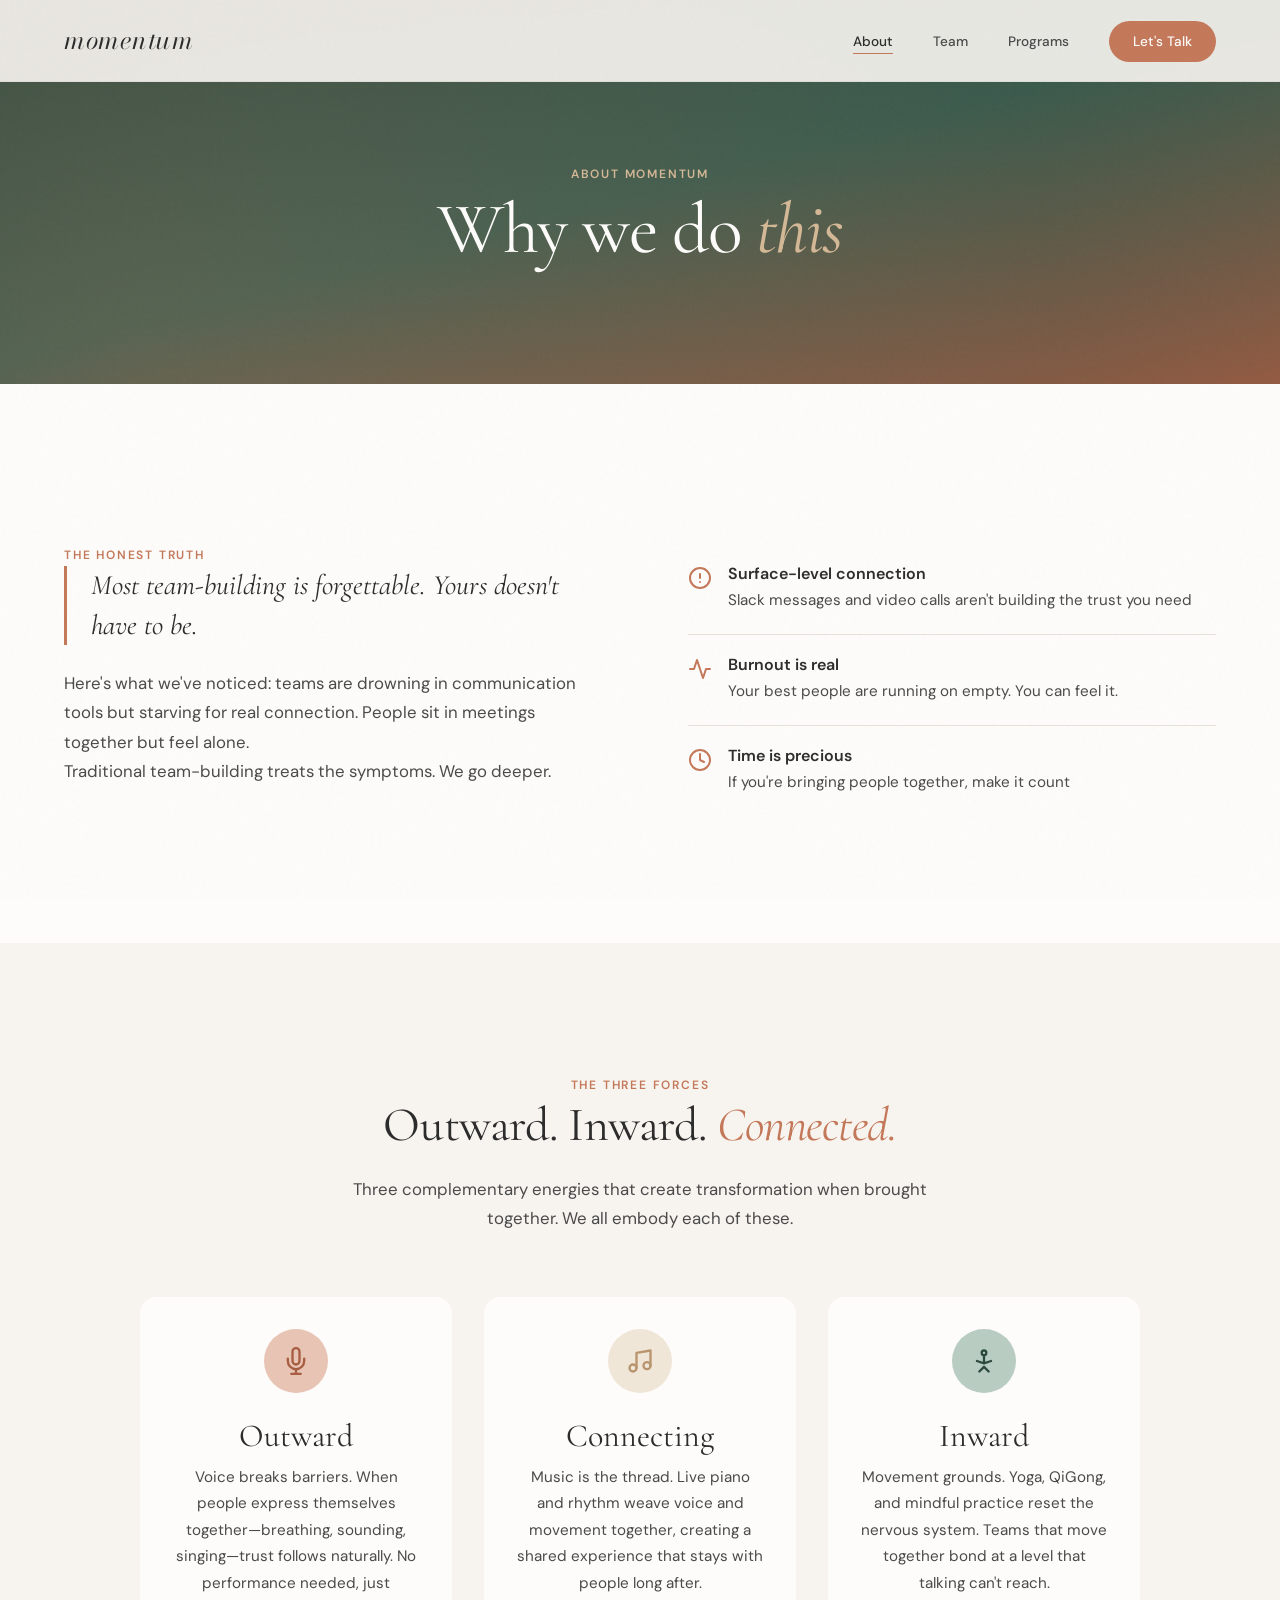
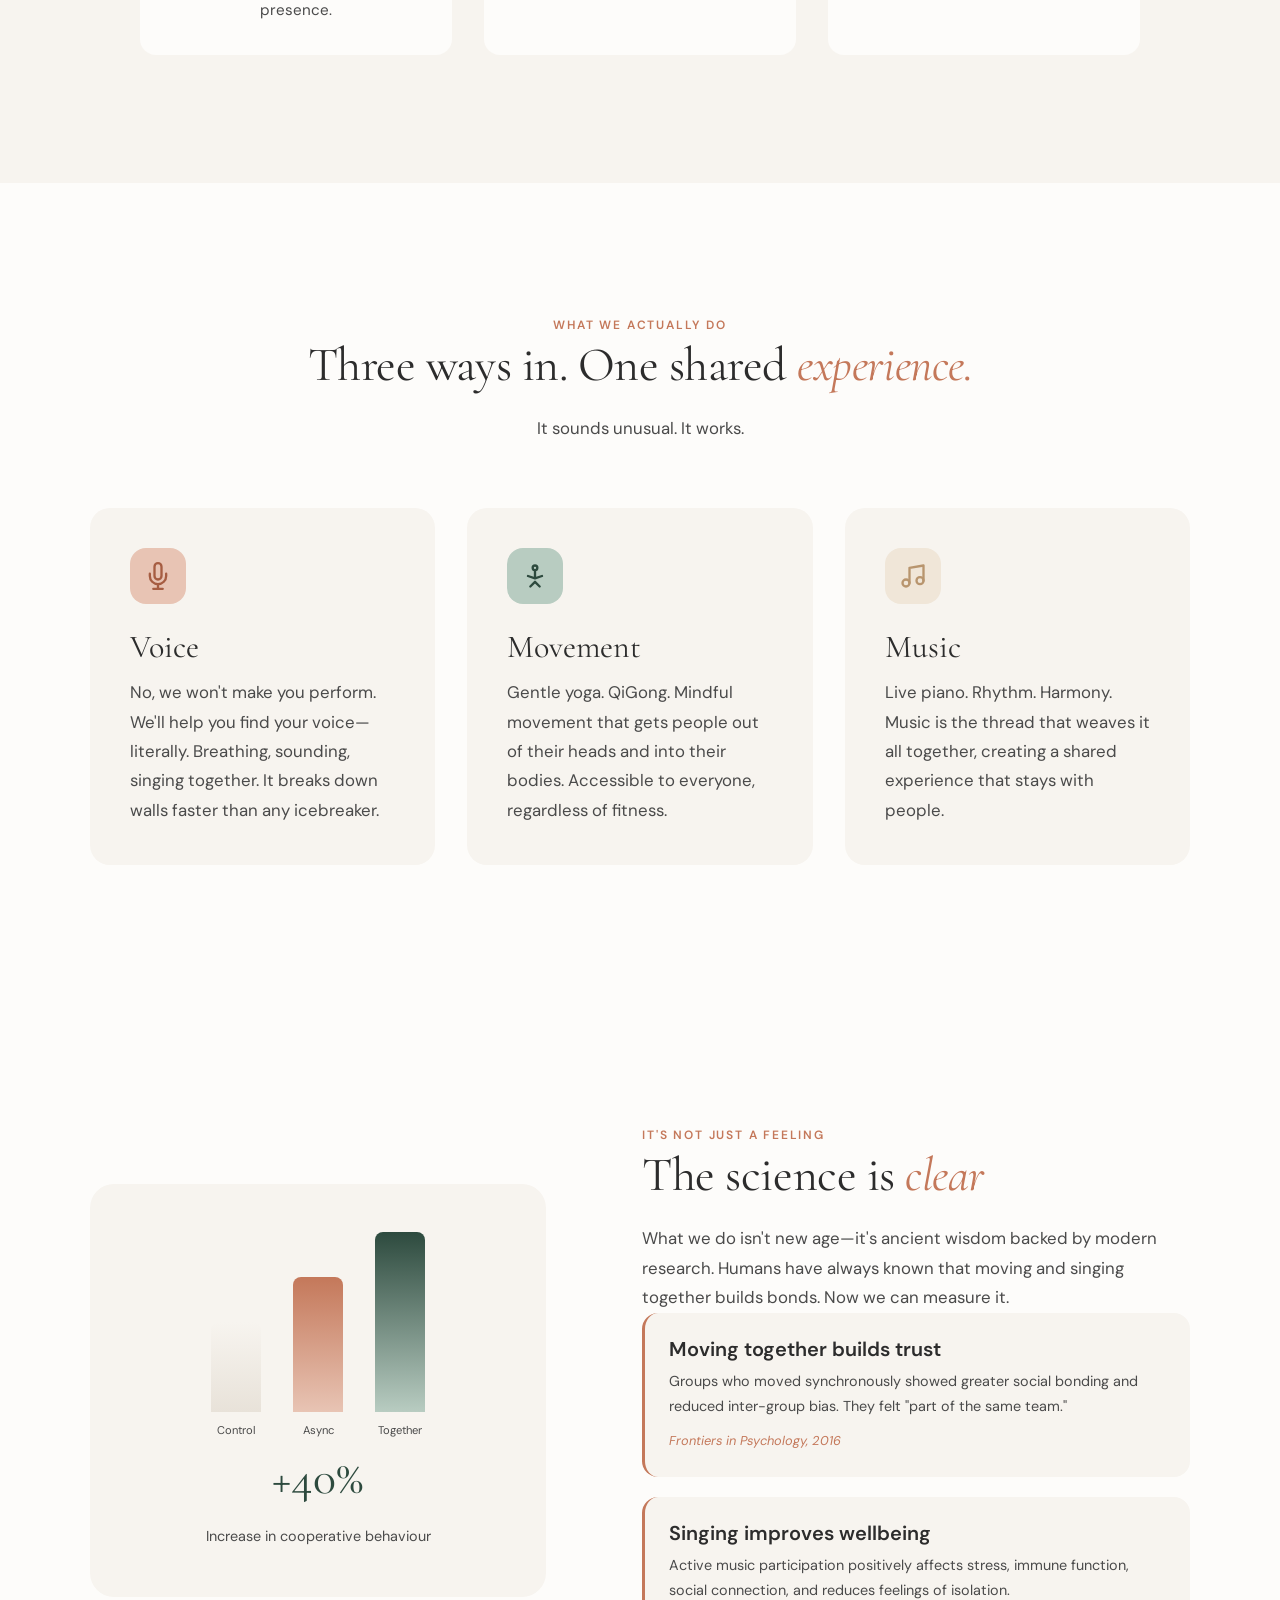
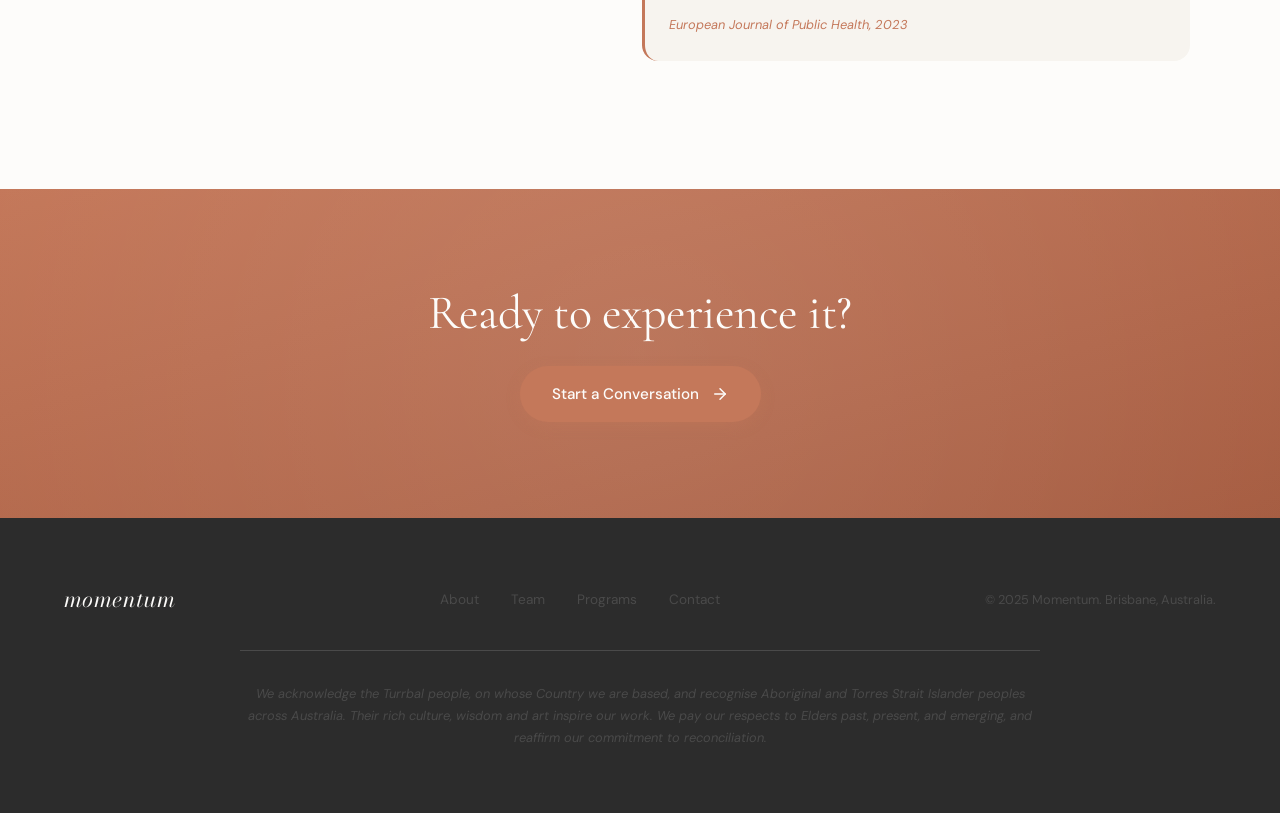
==== commit 599cd4a0: "Style logo with Bodoni Moda font (Didot-style) - Add Bodoni Moda font from Google Fonts - Style nav " ====
--- a/about.html
+++ b/about.html
@@ -8,7 +8,7 @@
 
     <link rel="preconnect" href="https://fonts.googleapis.com">
     <link rel="preconnect" href="https://fonts.gstatic.com" crossorigin>
-    <link href="https://fonts.googleapis.com/css2?family=Cormorant+Garamond:ital,wght@0,300;0,400;0,500;0,600;1,400;1,500&family=DM+Sans:ital,wght@0,400;0,500;0,600;1,400&display=swap" rel="stylesheet">
+    <link href="https://fonts.googleapis.com/css2?family=Bodoni+Moda:ital,wght@0,400;0,500;1,400;1,500&family=Cormorant+Garamond:ital,wght@0,300;0,400;0,500;0,600;1,400;1,500&family=DM+Sans:ital,wght@0,400;0,500;0,600;1,400&display=swap" rel="stylesheet">
 
     <link rel="stylesheet" href="css/styles.css">
 </head>
--- a/css/styles.css
+++ b/css/styles.css
@@ -170,11 +170,12 @@
 }
 
 .nav__logo {
-    font-family: var(--font-display);
-    font-size: 1.5rem;
-    font-weight: 500;
-    letter-spacing: 0.1em;
-    text-transform: uppercase;
+    font-family: 'Bodoni Moda', var(--font-display);
+    font-size: 1.6rem;
+    font-weight: 400;
+    font-style: italic;
+    letter-spacing: 0.02em;
+    text-transform: lowercase;
     color: var(--color-charcoal);
 }
 
@@ -1383,11 +1384,12 @@
 }
 
 .footer__logo {
-    font-family: var(--font-display);
-    font-size: 1.25rem;
-    font-weight: 500;
-    letter-spacing: 0.1em;
-    text-transform: uppercase;
+    font-family: 'Bodoni Moda', var(--font-display);
+    font-size: 1.4rem;
+    font-weight: 400;
+    font-style: italic;
+    letter-spacing: 0.02em;
+    text-transform: lowercase;
     color: var(--color-warm-white);
 }
 
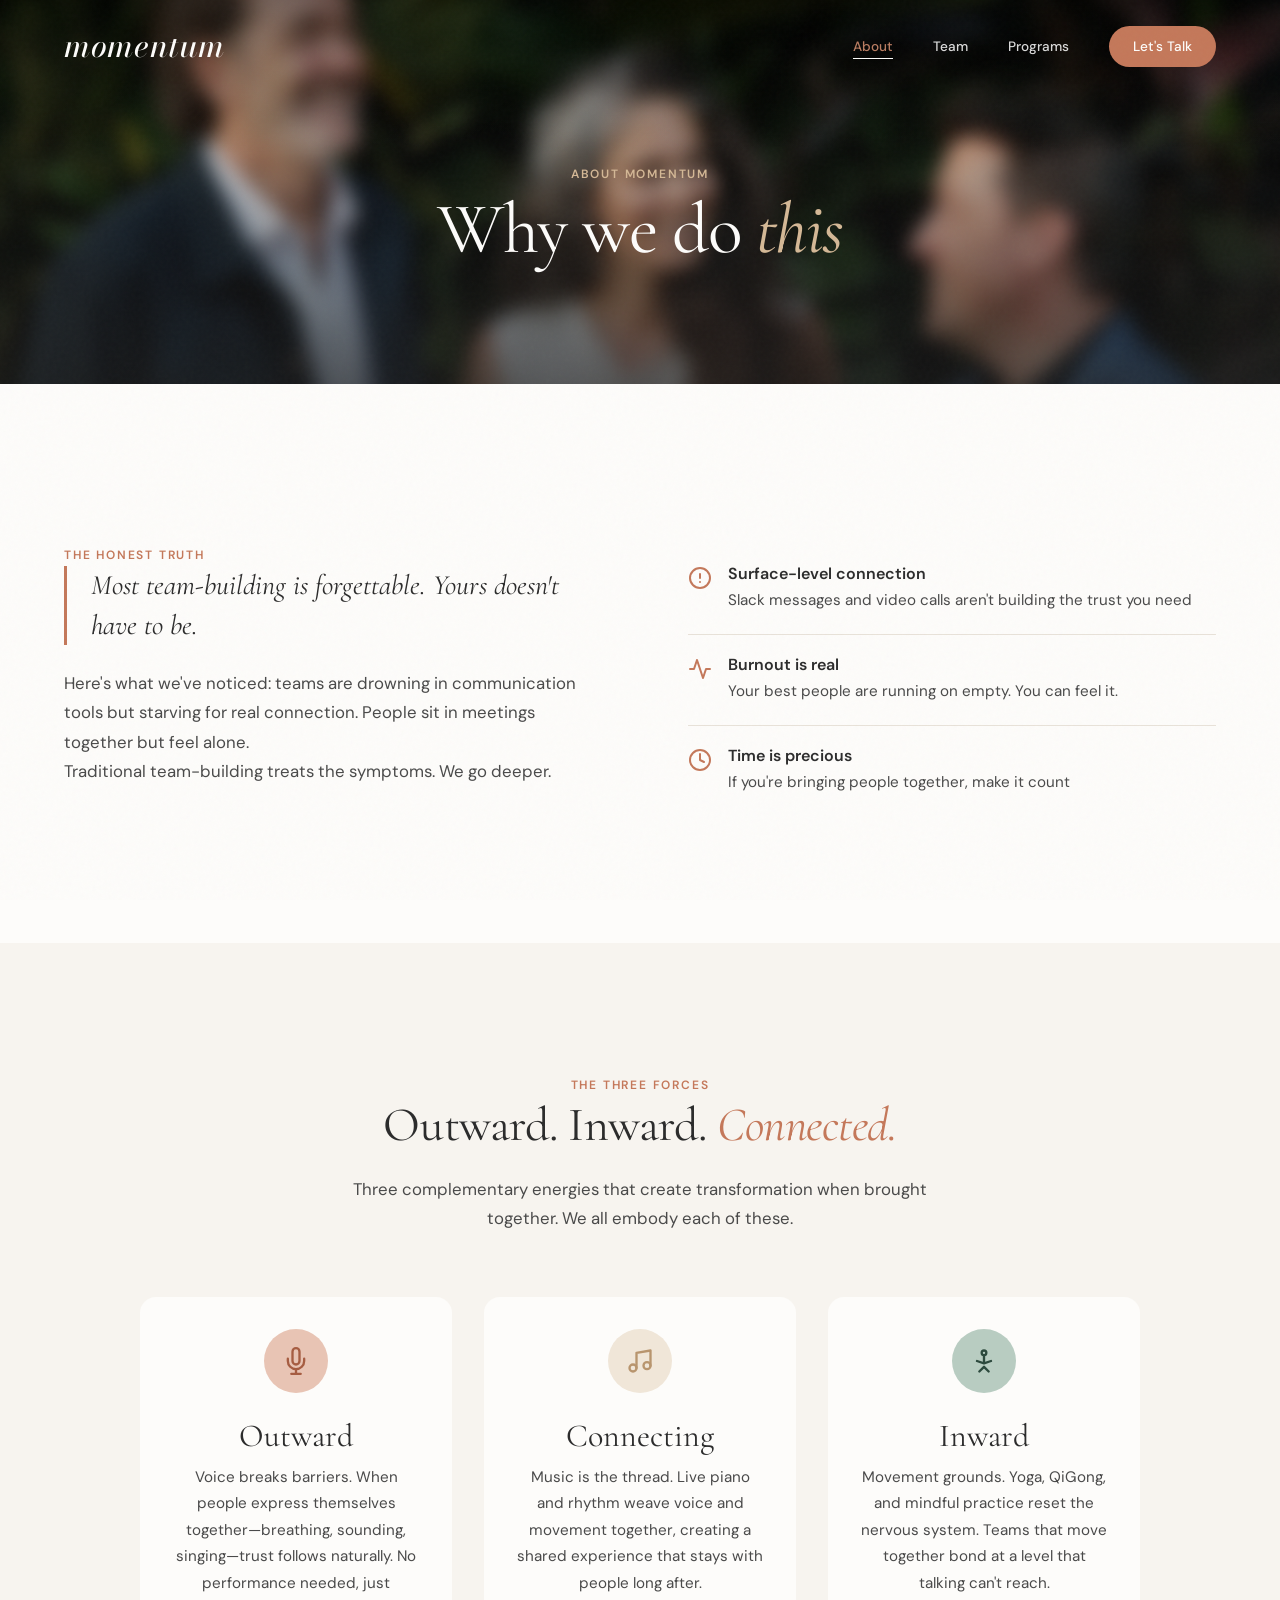
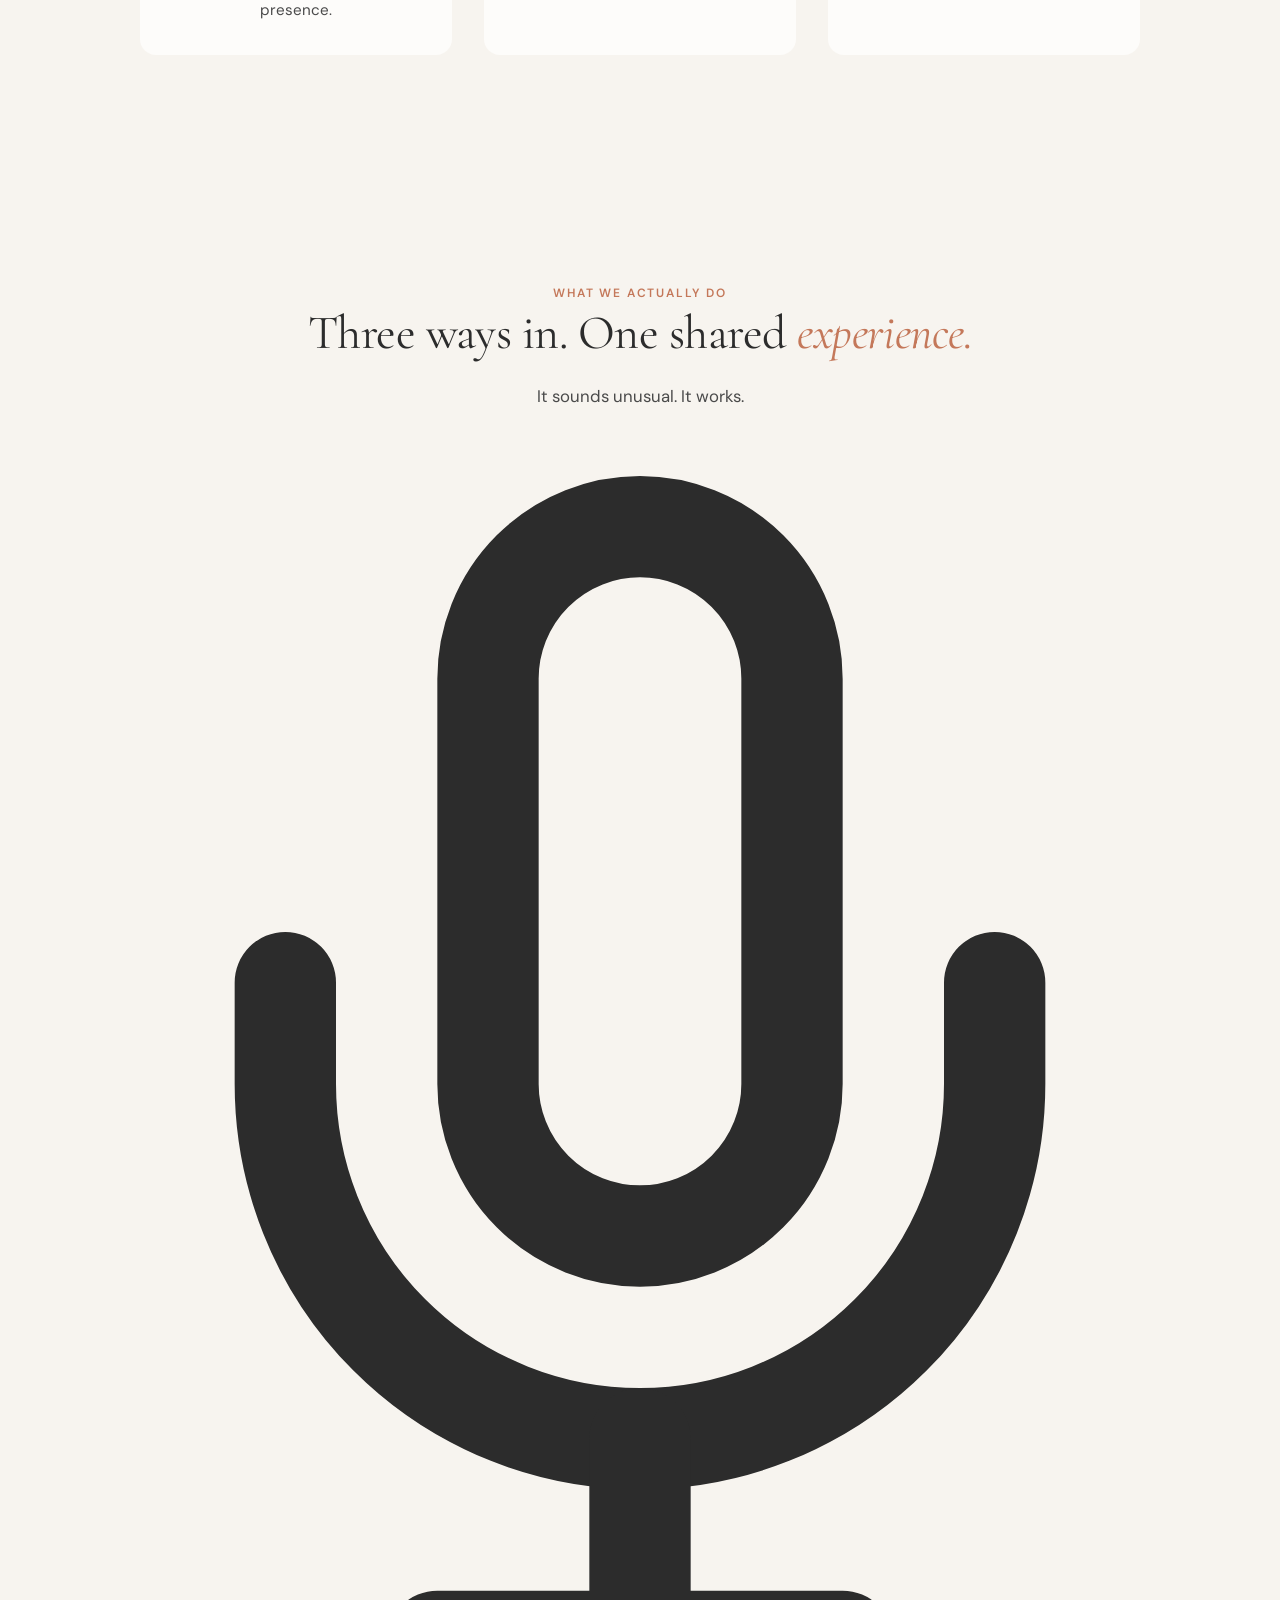
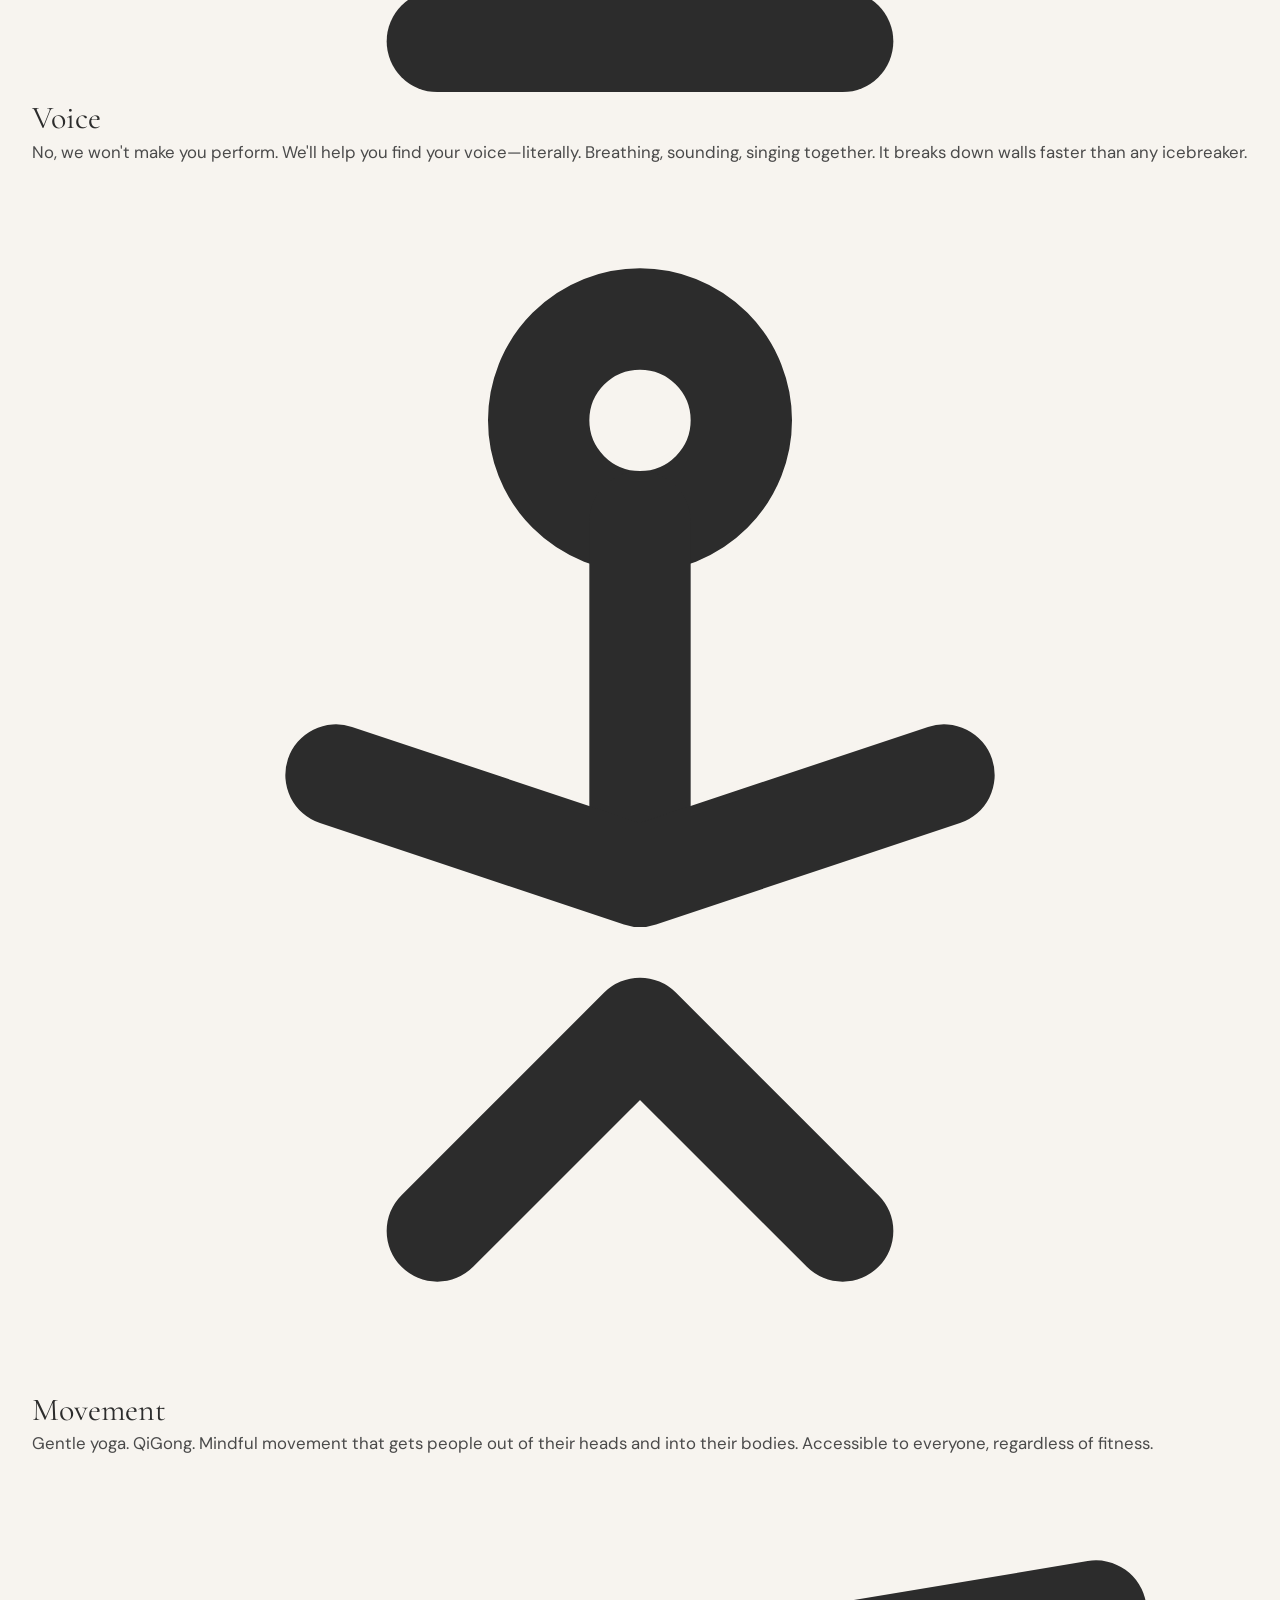
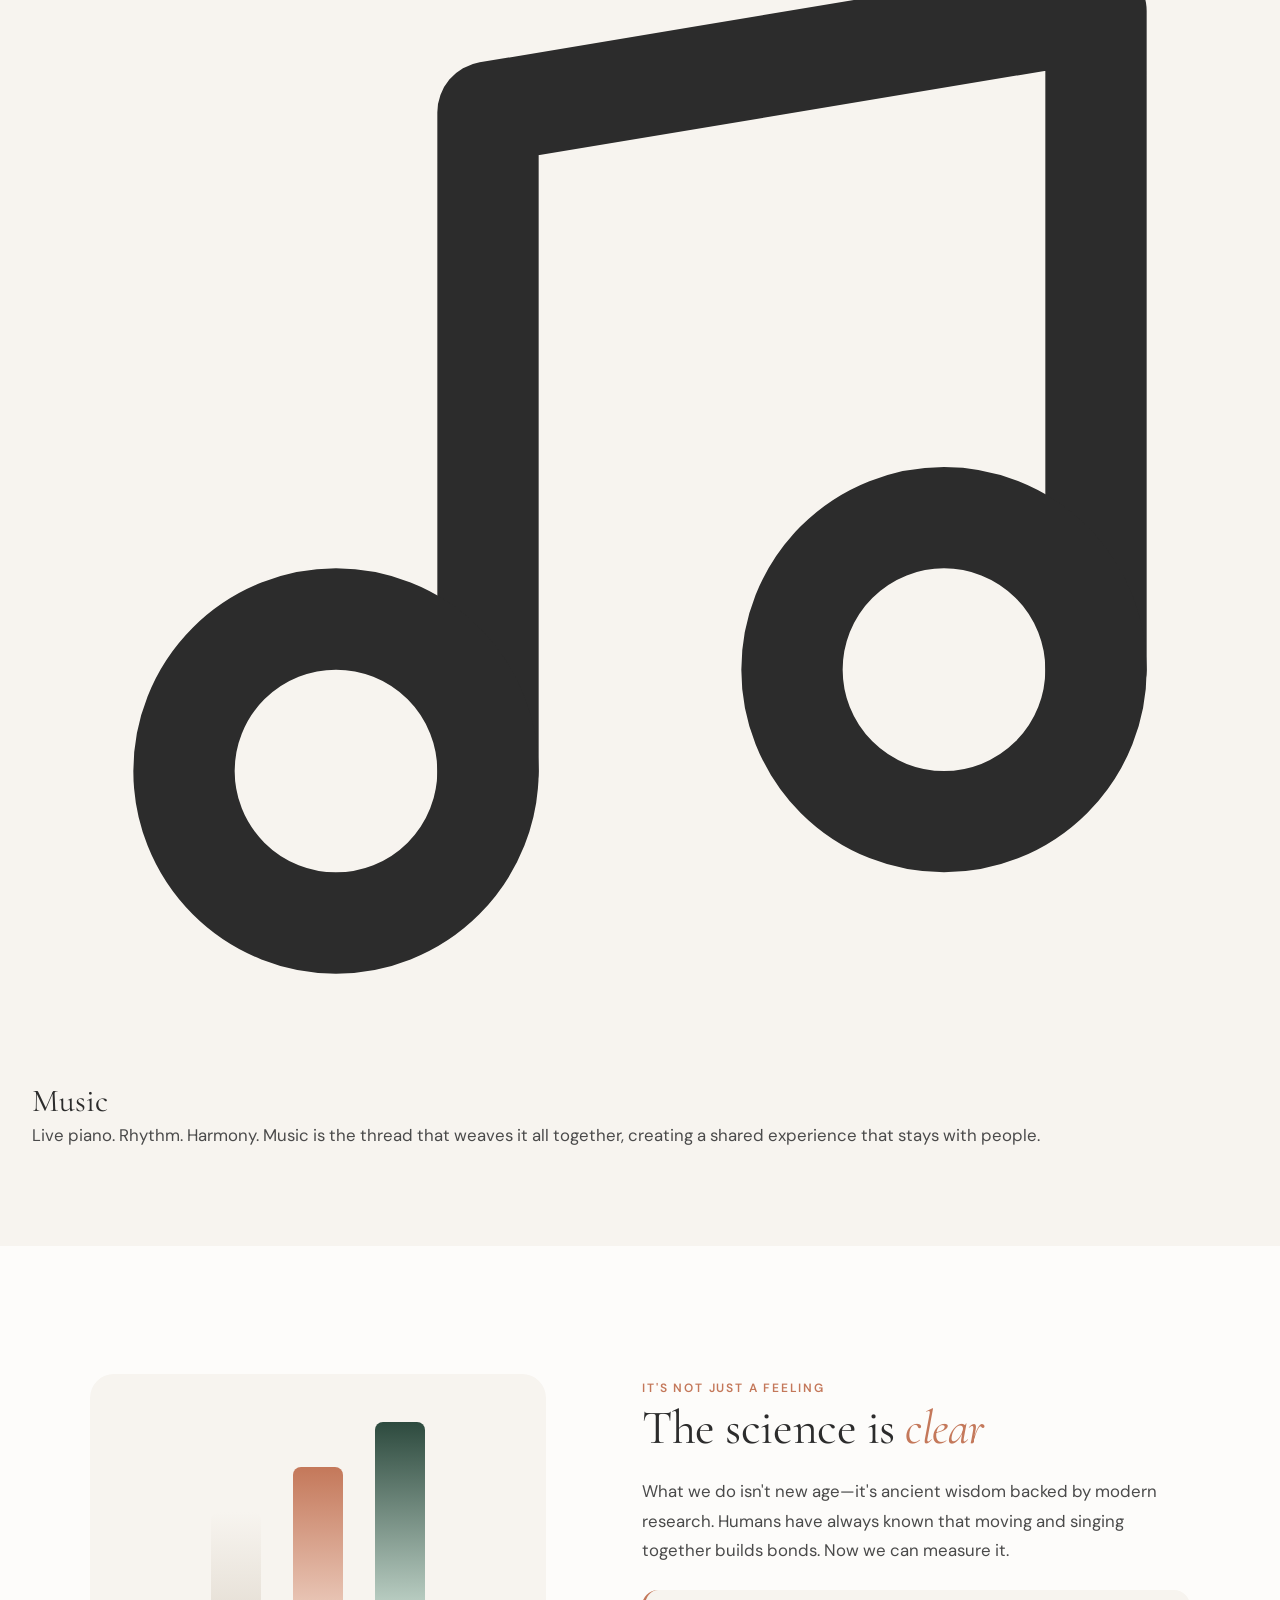
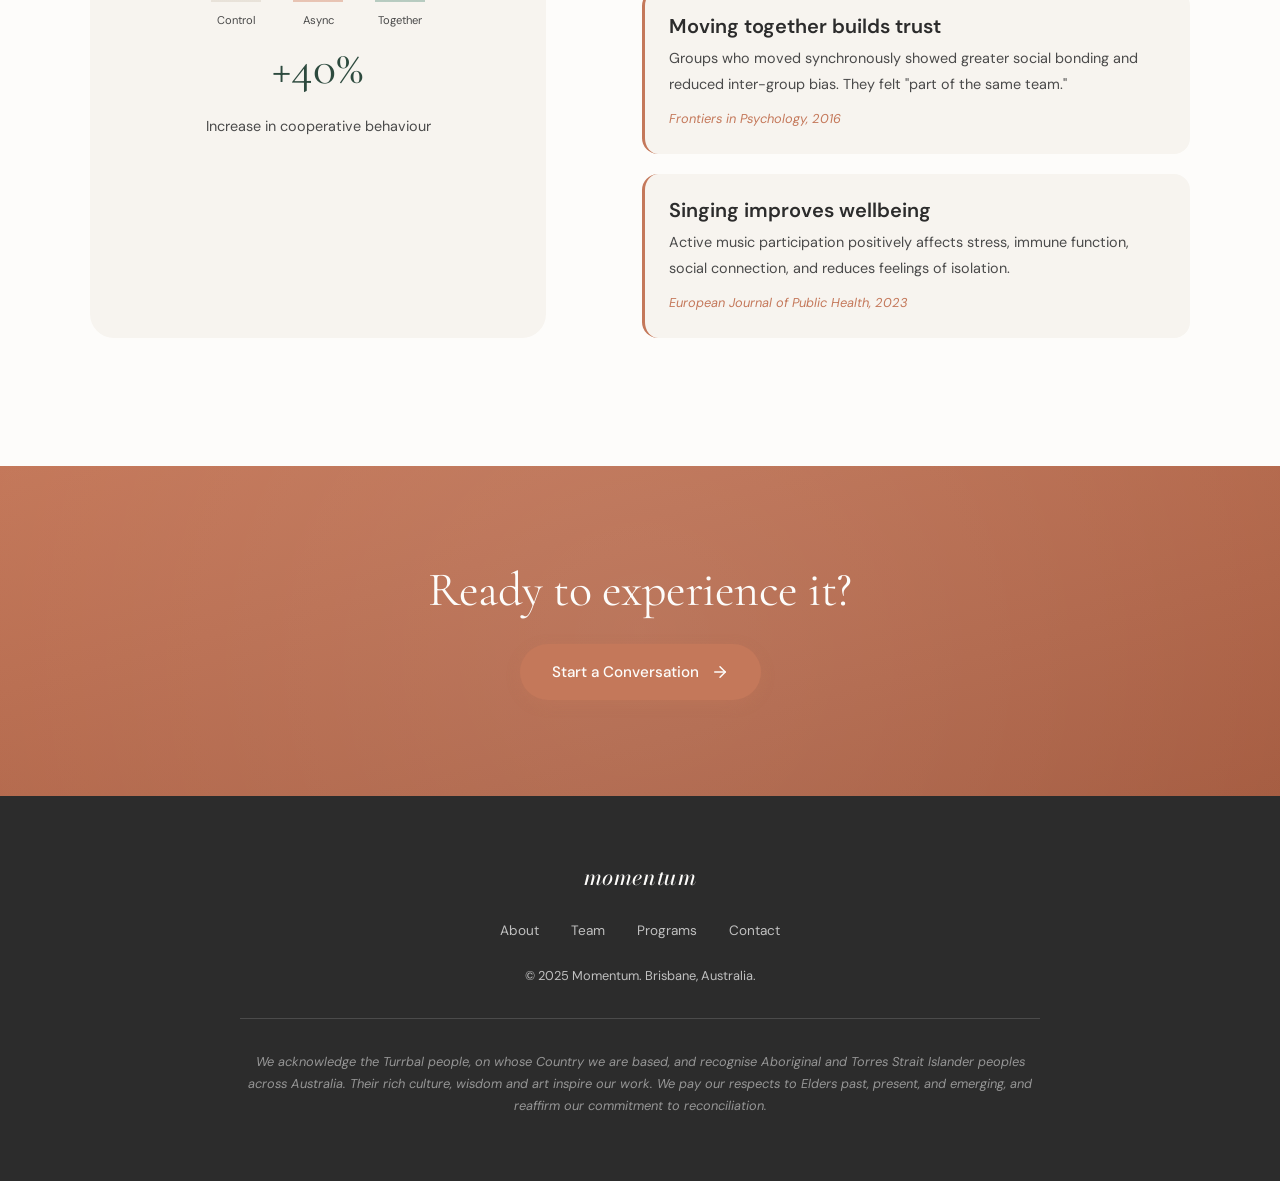
==== commit 9109872d: "Add photos to inner pages, improve mobile responsive layout - Add blurred background photos to about" ====
--- a/about.html
+++ b/about.html
@@ -30,7 +30,7 @@
     </nav>
 
     <!-- Page Header -->
-    <section class="page-header">
+    <section class="page-header page-header--image" style="background-image: url('assets/images/1U2A2351-1.jpg');">
         <div class="page-header__content">
             <span class="section-label">About Momentum</span>
             <h1 class="page-header__title">Why we do <em>this</em></h1>
--- a/css/styles.css
+++ b/css/styles.css
@@ -135,6 +135,11 @@
     font-style: italic;
 }
 
+em.brand {
+    font-family: 'Bodoni Moda', var(--font-display);
+    font-weight: 500;
+}
+
 /* --- Layout --- */
 .container {
     max-width: 1200px;
@@ -158,24 +163,31 @@
     display: flex;
     justify-content: space-between;
     align-items: center;
+    background-color: transparent;
+    border-bottom: 1px solid transparent;
+    transition: all 0.3s var(--ease-smooth);
+}
+
+.nav--scrolled {
+    padding: 1rem var(--space-lg);
     background-color: rgba(247, 244, 239, 0.92);
     backdrop-filter: blur(12px);
     border-bottom: 1px solid rgba(0, 0, 0, 0.04);
-    transition: all 0.3s var(--ease-smooth);
-}
-
-.nav--scrolled {
-    padding: 1rem var(--space-lg);
     box-shadow: var(--shadow-sm);
 }
 
 .nav__logo {
     font-family: 'Bodoni Moda', var(--font-display);
-    font-size: 1.6rem;
-    font-weight: 400;
+    font-size: 2rem;
+    font-weight: 500;
     font-style: italic;
     letter-spacing: 0.02em;
     text-transform: lowercase;
+    color: var(--color-warm-white);
+    transition: color 0.3s var(--ease-smooth);
+}
+
+.nav--scrolled .nav__logo {
     color: var(--color-charcoal);
 }
 
@@ -189,9 +201,13 @@
 .nav__link {
     font-size: 0.85rem;
     font-weight: 500;
-    color: var(--color-charcoal-light);
+    color: rgba(255, 255, 255, 0.85);
     transition: color 0.3s ease;
     position: relative;
+}
+
+.nav--scrolled .nav__link {
+    color: var(--color-charcoal-light);
 }
 
 .nav__link::after {
@@ -201,11 +217,19 @@
     left: 0;
     width: 0;
     height: 1px;
+    background-color: var(--color-warm-white);
+    transition: width 0.3s var(--ease-out-expo), background-color 0.3s ease;
+}
+
+.nav--scrolled .nav__link::after {
     background-color: var(--color-terracotta);
-    transition: width 0.3s var(--ease-out-expo);
 }
 
 .nav__link:hover {
+    color: var(--color-warm-white);
+}
+
+.nav--scrolled .nav__link:hover {
     color: var(--color-charcoal);
 }
 
@@ -245,8 +269,12 @@
 .nav__toggle span {
     width: 24px;
     height: 2px;
+    background-color: var(--color-warm-white);
+    transition: all 0.3s ease;
+}
+
+.nav--scrolled .nav__toggle span {
     background-color: var(--color-charcoal);
-    transition: all 0.3s ease;
 }
 
 /* --- Buttons --- */
@@ -282,6 +310,15 @@
     border: 1px solid var(--color-sand);
 }
 
+.hero .btn--secondary {
+    color: var(--color-warm-white);
+    border-color: var(--color-warm-white);
+}
+
+.hero .btn--secondary:hover {
+    background-color: rgba(255, 255, 255, 0.15);
+}
+
 .btn--secondary:hover {
     background-color: var(--color-sand);
 }
@@ -343,38 +380,46 @@
 .hero {
     min-height: 100vh;
     display: flex;
-    align-items: center;
-    padding: 8rem var(--space-lg) var(--space-xl);
+    align-items: flex-end;
+    padding: 0 var(--space-lg) calc(var(--space-xl) + 60px);
     position: relative;
     overflow: hidden;
-    background: linear-gradient(165deg, var(--color-forest) 0%, var(--color-forest-light) 50%, var(--color-terracotta-deep) 100%);
-}
-
+    background: url('../assets/images/hero.jpg') center top / cover no-repeat;
+}
+
+/* Dark gradient at top for nav readability */
+.hero::after {
+    content: '';
+    position: absolute;
+    top: 0;
+    left: 0;
+    right: 0;
+    height: 150px;
+    background: linear-gradient(to bottom, rgba(0, 0, 0, 0.5) 0%, transparent 100%);
+    z-index: 1;
+}
+
+/* Bottom gradient for text readability */
 .hero::before {
     content: '';
     position: absolute;
-    top: -50%;
-    left: -50%;
-    width: 200%;
-    height: 200%;
-    background:
-        radial-gradient(circle at 30% 70%, rgba(196, 120, 90, 0.25) 0%, transparent 50%),
-        radial-gradient(circle at 70% 30%, rgba(45, 74, 62, 0.3) 0%, transparent 50%),
-        radial-gradient(circle at 50% 50%, rgba(184, 149, 110, 0.15) 0%, transparent 40%);
-    animation: heroGradientShift 20s ease-in-out infinite;
-}
-
-@keyframes heroGradientShift {
-    0%, 100% { transform: translate(0, 0) rotate(0deg); }
-    33% { transform: translate(2%, -2%) rotate(1deg); }
-    66% { transform: translate(-1%, 1%) rotate(-0.5deg); }
+    bottom: 0;
+    left: 0;
+    right: 0;
+    height: 75%;
+    background: linear-gradient(to top, rgba(30, 30, 30, 0.95) 0%, rgba(30, 30, 30, 0.8) 35%, rgba(30, 30, 30, 0.4) 60%, transparent 100%);
+    z-index: 2;
+}
+
+.hero__image {
+    display: none;
 }
 
 .hero__container {
     max-width: 1000px;
     margin: 0 auto;
     position: relative;
-    z-index: 2;
+    z-index: 3;
     text-align: center;
 }
 
@@ -385,6 +430,7 @@
     letter-spacing: 0.2em;
     text-transform: uppercase;
     color: var(--color-gold-light);
+    text-shadow: 0 1px 3px rgba(0, 0, 0, 0.8);
     margin-bottom: 2rem;
     opacity: 0;
     transform: translateY(20px);
@@ -393,6 +439,7 @@
 
 .hero__title {
     color: var(--color-warm-white);
+    text-shadow: 0 2px 20px rgba(0, 0, 0, 0.4);
     margin-bottom: 1.5rem;
     opacity: 0;
     transform: translateY(30px);
@@ -406,6 +453,7 @@
 .hero__subtitle {
     font-size: 1.25rem;
     color: var(--color-sand);
+    text-shadow: 0 1px 10px rgba(0, 0, 0, 0.3);
     max-width: 640px;
     margin: 0 auto 2.5rem;
     opacity: 0;
@@ -435,6 +483,7 @@
     color: var(--color-sand);
     opacity: 0;
     animation: fadeIn 1s var(--ease-out-expo) 1.3s forwards;
+    z-index: 3;
 }
 
 .hero__scroll span {
@@ -526,194 +575,6 @@
     padding: var(--space-2xl) var(--space-lg);
 }
 
-.forces__visual {
-    max-width: 800px;
-    margin: 0 auto var(--space-xl);
-    position: relative;
-    height: 400px;
-}
-
-.forces__diagram {
-    position: relative;
-    width: 100%;
-    height: 100%;
-}
-
-/* Center connecting element */
-.forces__center {
-    position: absolute;
-    top: 50%;
-    left: 50%;
-    transform: translate(-50%, -50%);
-    width: 100px;
-    height: 100px;
-    background: linear-gradient(135deg, var(--color-gold) 0%, var(--color-gold-light) 100%);
-    border-radius: 50%;
-    display: flex;
-    align-items: center;
-    justify-content: center;
-    z-index: 3;
-    box-shadow: 0 0 40px rgba(184, 149, 110, 0.4);
-    animation: centerPulse 4s ease-in-out infinite;
-}
-
-@keyframes centerPulse {
-    0%, 100% { transform: translate(-50%, -50%) scale(1); box-shadow: 0 0 40px rgba(184, 149, 110, 0.4); }
-    50% { transform: translate(-50%, -50%) scale(1.05); box-shadow: 0 0 60px rgba(184, 149, 110, 0.5); }
-}
-
-.forces__center svg {
-    width: 40px;
-    height: 40px;
-    color: var(--color-warm-white);
-}
-
-/* Outward element - Darren */
-.forces__outward {
-    position: absolute;
-    left: 10%;
-    top: 50%;
-    transform: translateY(-50%);
-    text-align: center;
-}
-
-.forces__outward-circles {
-    position: relative;
-    width: 180px;
-    height: 180px;
-    margin: 0 auto 1rem;
-}
-
-.forces__outward-circle {
-    position: absolute;
-    top: 50%;
-    left: 50%;
-    transform: translate(-50%, -50%);
-    border: 2px solid var(--color-terracotta);
-    border-radius: 50%;
-    opacity: 0.6;
-}
-
-.forces__outward-circle:nth-child(1) {
-    width: 60px;
-    height: 60px;
-    background-color: var(--color-terracotta);
-    opacity: 1;
-}
-
-.forces__outward-circle:nth-child(2) {
-    width: 100px;
-    height: 100px;
-    animation: expandPulse 3s ease-in-out infinite;
-}
-
-.forces__outward-circle:nth-child(3) {
-    width: 140px;
-    height: 140px;
-    animation: expandPulse 3s ease-in-out infinite 0.5s;
-}
-
-.forces__outward-circle:nth-child(4) {
-    width: 180px;
-    height: 180px;
-    animation: expandPulse 3s ease-in-out infinite 1s;
-}
-
-@keyframes expandPulse {
-    0%, 100% { opacity: 0.6; transform: translate(-50%, -50%) scale(1); }
-    50% { opacity: 0.3; transform: translate(-50%, -50%) scale(1.05); }
-}
-
-/* Inward element - Linda */
-.forces__inward {
-    position: absolute;
-    right: 10%;
-    top: 50%;
-    transform: translateY(-50%);
-    text-align: center;
-}
-
-.forces__inward-spiral {
-    position: relative;
-    width: 180px;
-    height: 180px;
-    margin: 0 auto 1rem;
-}
-
-.forces__inward-ring {
-    position: absolute;
-    top: 50%;
-    left: 50%;
-    transform: translate(-50%, -50%);
-    border: 2px solid var(--color-forest);
-    border-radius: 50%;
-}
-
-.forces__inward-ring:nth-child(1) {
-    width: 180px;
-    height: 180px;
-    opacity: 0.3;
-    animation: contractPulse 3s ease-in-out infinite;
-}
-
-.forces__inward-ring:nth-child(2) {
-    width: 140px;
-    height: 140px;
-    opacity: 0.4;
-    animation: contractPulse 3s ease-in-out infinite 0.3s;
-}
-
-.forces__inward-ring:nth-child(3) {
-    width: 100px;
-    height: 100px;
-    opacity: 0.6;
-    animation: contractPulse 3s ease-in-out infinite 0.6s;
-}
-
-.forces__inward-ring:nth-child(4) {
-    width: 60px;
-    height: 60px;
-    background-color: var(--color-forest);
-    opacity: 1;
-}
-
-@keyframes contractPulse {
-    0%, 100% { opacity: 0.4; transform: translate(-50%, -50%) scale(1); }
-    50% { opacity: 0.6; transform: translate(-50%, -50%) scale(0.95); }
-}
-
-/* Connecting lines */
-.forces__line {
-    position: absolute;
-    top: 50%;
-    height: 2px;
-    background: linear-gradient(90deg, transparent, var(--color-gold), transparent);
-    z-index: 1;
-}
-
-.forces__line--left {
-    left: calc(10% + 90px);
-    right: calc(50% + 50px);
-}
-
-.forces__line--right {
-    left: calc(50% + 50px);
-    right: calc(10% + 90px);
-}
-
-.forces__label {
-    font-family: var(--font-display);
-    font-size: 1.25rem;
-    color: var(--color-charcoal);
-}
-
-.forces__sublabel {
-    font-size: 0.8rem;
-    color: var(--color-charcoal-light);
-    text-transform: uppercase;
-    letter-spacing: 0.1em;
-}
-
 /* Forces description cards */
 .forces__cards {
     display: grid;
@@ -774,65 +635,6 @@
     font-size: 0.95rem;
 }
 
-/* --- How It Works Section --- */
-.how {
-    background-color: var(--color-warm-white);
-    padding: var(--space-2xl) var(--space-lg);
-}
-
-.how__grid {
-    display: grid;
-    grid-template-columns: repeat(3, 1fr);
-    gap: var(--space-md);
-    max-width: 1100px;
-    margin: 0 auto;
-}
-
-.how__card {
-    background-color: var(--color-cream);
-    border-radius: 20px;
-    padding: 2.5rem;
-    transition: all 0.4s var(--ease-out-expo);
-}
-
-.how__card:hover {
-    transform: translateY(-6px);
-    box-shadow: var(--shadow-md);
-}
-
-.how__icon {
-    width: 56px;
-    height: 56px;
-    border-radius: 16px;
-    display: flex;
-    align-items: center;
-    justify-content: center;
-    margin-bottom: 1.5rem;
-}
-
-.how__card:nth-child(1) .how__icon {
-    background-color: var(--color-terracotta-light);
-    color: var(--color-terracotta-deep);
-}
-
-.how__card:nth-child(2) .how__icon {
-    background-color: var(--color-forest-pale);
-    color: var(--color-forest);
-}
-
-.how__card:nth-child(3) .how__icon {
-    background-color: var(--color-gold-pale);
-    color: var(--color-gold);
-}
-
-.how__icon svg {
-    width: 28px;
-    height: 28px;
-}
-
-.how__card h3 {
-    margin-bottom: 0.75rem;
-}
 
 /* --- Who Section --- */
 .who {
@@ -921,7 +723,7 @@
     background: linear-gradient(160deg, var(--color-gold-pale) 0%, var(--color-gold) 100%);
 }
 
-.team__photo::after {
+.team__photo:not(:has(img))::after {
     content: 'Photo';
     position: absolute;
     top: 50%;
@@ -933,6 +735,17 @@
     color: rgba(255, 255, 255, 0.5);
 }
 
+.team__photo img {
+    width: 100%;
+    height: 100%;
+    object-fit: cover;
+    object-position: center top;
+}
+
+.team__card:nth-child(3) .team__photo img {
+    transform: scale(1.1);
+}
+
 .team__name {
     margin-bottom: 0.25rem;
 }
@@ -980,9 +793,23 @@
 
 /* --- Programs Section --- */
 .programs {
-    background: linear-gradient(165deg, var(--color-forest) 0%, var(--color-forest-light) 100%);
+    background: url('../assets/images/laughing.jpg') center / cover no-repeat;
     padding: var(--space-2xl) var(--space-lg);
     color: var(--color-warm-white);
+    position: relative;
+}
+
+.programs::before {
+    content: '';
+    position: absolute;
+    inset: 0;
+    background: linear-gradient(165deg, rgba(45, 74, 62, 0.88) 0%, rgba(61, 95, 80, 0.85) 100%);
+    z-index: 0;
+}
+
+.programs > * {
+    position: relative;
+    z-index: 1;
 }
 
 .programs .section-label {
@@ -995,6 +822,10 @@
 
 .programs .section-title em {
     color: var(--color-gold-light);
+}
+
+.science .section-subtitle {
+    padding-bottom: 25px;
 }
 
 .programs .section-subtitle {
@@ -1099,6 +930,12 @@
     gap: var(--space-xl);
     max-width: 1100px;
     margin: 0 auto;
+}
+
+.science__grid--no-visual {
+    grid-template-columns: 1fr;
+    max-width: 800px;
+    text-align: center;
     align-items: center;
 }
 
@@ -1377,16 +1214,18 @@
 
 .footer__content {
     display: flex;
-    justify-content: space-between;
+    flex-direction: column;
     align-items: center;
+    gap: 1.5rem;
     max-width: 1200px;
     margin: 0 auto;
+    text-align: center;
 }
 
 .footer__logo {
     font-family: 'Bodoni Moda', var(--font-display);
     font-size: 1.4rem;
-    font-weight: 400;
+    font-weight: 500;
     font-style: italic;
     letter-spacing: 0.02em;
     text-transform: lowercase;
@@ -1400,7 +1239,7 @@
 
 .footer__links a {
     font-size: 0.85rem;
-    color: var(--color-charcoal-light);
+    color: rgba(255, 255, 255, 0.7);
     transition: color 0.3s ease;
 }
 
@@ -1410,21 +1249,26 @@
 
 .footer__copy {
     font-size: 0.8rem;
-    color: var(--color-charcoal-light);
+    color: rgba(255, 255, 255, 0.7);
+}
+
+.footer__credit {
+    font-size: 0.75rem;
+    color: rgba(255, 255, 255, 0.4);
 }
 
 .footer__acknowledgement {
     max-width: 800px;
     margin: 2rem auto 0;
     padding-top: 2rem;
-    border-top: 1px solid var(--color-charcoal-light);
+    border-top: 1px solid rgba(255, 255, 255, 0.15);
     text-align: center;
 }
 
 .footer__acknowledgement p {
     font-size: 0.8rem;
     line-height: 1.7;
-    color: var(--color-charcoal-light);
+    color: rgba(255, 255, 255, 0.5);
     font-style: italic;
 }
 
@@ -1510,6 +1354,118 @@
     margin: 0 auto;
 }
 
+/* Page Header with Blurred Background Image */
+.page-header--image {
+    background-size: cover;
+    background-position: center 25%;
+    background-repeat: no-repeat;
+    position: relative;
+    overflow: hidden;
+}
+
+.page-header--image::after {
+    content: '';
+    position: absolute;
+    top: -20px;
+    left: -20px;
+    right: -20px;
+    bottom: -20px;
+    background: inherit;
+    filter: blur(10px);
+    z-index: 0;
+}
+
+.page-header--image::before {
+    background:
+        linear-gradient(to bottom, rgba(0, 0, 0, 0.45) 0%, transparent 40%),
+        linear-gradient(to top, rgba(30, 30, 30, 0.7) 0%, rgba(30, 30, 30, 0.3) 50%, transparent 100%);
+    top: 0;
+    left: 0;
+    width: 100%;
+    height: 100%;
+    z-index: 1;
+}
+
+/* --- Newsletter Section --- */
+.newsletter {
+    padding: var(--space-xl) var(--space-md);
+    background: var(--color-warm-white);
+    text-align: center;
+}
+
+.newsletter__container {
+    max-width: 600px;
+    margin: 0 auto;
+}
+
+.newsletter__desc {
+    font-family: var(--font-body);
+    color: var(--color-charcoal-light);
+    margin-top: var(--space-sm);
+    margin-bottom: var(--space-md);
+}
+
+.newsletter__form {
+    margin-top: var(--space-md);
+}
+
+.newsletter__input-group {
+    display: flex;
+    gap: 0.75rem;
+    max-width: 480px;
+    margin: 0 auto;
+}
+
+.newsletter__input {
+    flex: 1;
+    padding: 0.875rem 1.25rem;
+    border: 1px solid var(--color-sand);
+    border-radius: 6px;
+    font-family: var(--font-body);
+    font-size: 1rem;
+    color: var(--color-charcoal);
+    background: white;
+    transition: border-color 0.3s ease;
+}
+
+.newsletter__input::placeholder {
+    color: var(--color-charcoal-light);
+    opacity: 0.5;
+}
+
+.newsletter__input:focus {
+    outline: none;
+    border-color: var(--color-terracotta);
+}
+
+.newsletter__btn {
+    padding: 0.875rem 2rem;
+    background: var(--color-terracotta);
+    color: white;
+    border: none;
+    border-radius: 6px;
+    font-family: var(--font-body);
+    font-size: 1rem;
+    font-weight: 500;
+    cursor: pointer;
+    transition: background 0.3s ease;
+    white-space: nowrap;
+}
+
+.newsletter__btn:hover {
+    background: var(--color-terracotta-deep);
+}
+
+@media (max-width: 480px) {
+    .newsletter__input-group {
+        flex-direction: column;
+    }
+
+    .newsletter__btn {
+        width: 100%;
+    }
+}
+
 /* --- CTA Banner (Internal Pages) --- */
 .cta-banner {
     background: linear-gradient(165deg, var(--color-terracotta) 0%, var(--color-terracotta-deep) 100%);
@@ -1548,7 +1504,7 @@
 
 /* --- Active Nav Link --- */
 .nav__link--active {
-    color: var(--color-charcoal);
+    color: #ba7d62;
 }
 
 .nav__link--active::after {
@@ -1557,8 +1513,12 @@
 
 /* --- Programs Page Styles --- */
 .programs--page {
-    background-color: var(--color-cream);
+    background: var(--color-cream);
     color: var(--color-charcoal);
+}
+
+.programs--page::before {
+    display: none;
 }
 
 .programs--page .section-label {
@@ -1955,11 +1915,13 @@
         padding: var(--space-md);
         gap: 1rem;
         border-bottom: 1px solid var(--color-sand);
+        box-shadow: var(--shadow-md);
     }
 
     .nav__links.active .nav__link {
         display: block;
         padding: 0.75rem 0;
+        color: var(--color-charcoal);
     }
 
     .nav__links.active .nav__cta {
@@ -1968,7 +1930,32 @@
     }
 
     .hero {
-        padding: 7rem var(--space-md) var(--space-lg);
+        min-height: auto;
+        padding: 0;
+        flex-direction: column;
+        align-items: stretch;
+        background: none;
+    }
+
+    .hero__image {
+        display: block;
+        width: 100%;
+        height: 60vw;
+        max-height: 350px;
+        background: url('../assets/images/hero.jpg') center top / cover no-repeat;
+    }
+
+    .hero::after {
+        display: none;
+    }
+
+    .hero::before {
+        display: none;
+    }
+
+    .hero__container {
+        background: linear-gradient(165deg, var(--color-forest) 0%, var(--color-forest-light) 50%, var(--color-terracotta-deep) 100%);
+        padding: var(--space-lg) var(--space-md);
     }
 
     .hero__scroll {
@@ -1977,6 +1964,11 @@
 
     .page-header {
         padding: 8rem var(--space-md) var(--space-lg);
+    }
+
+    .page-header--image {
+        padding: 10rem var(--space-md) var(--space-lg);
+        min-height: 320px;
     }
 
     .who__grid {
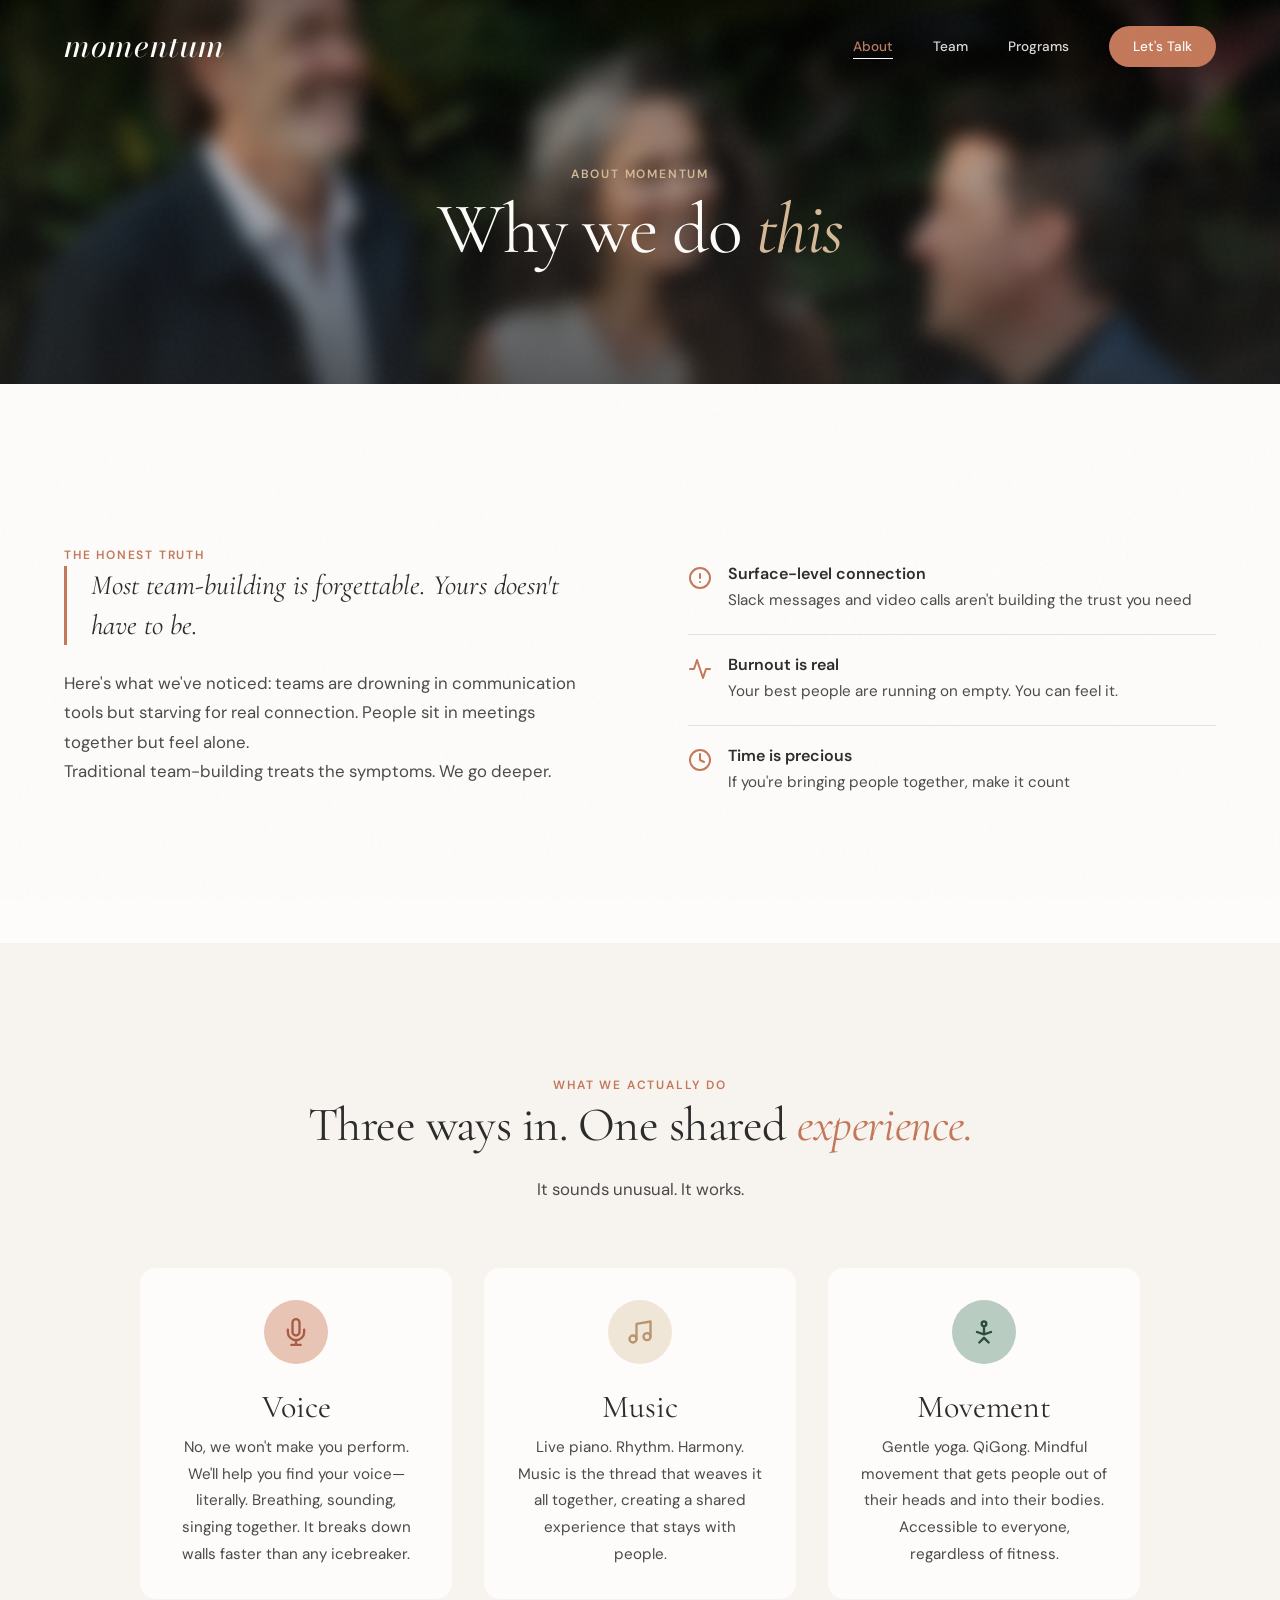
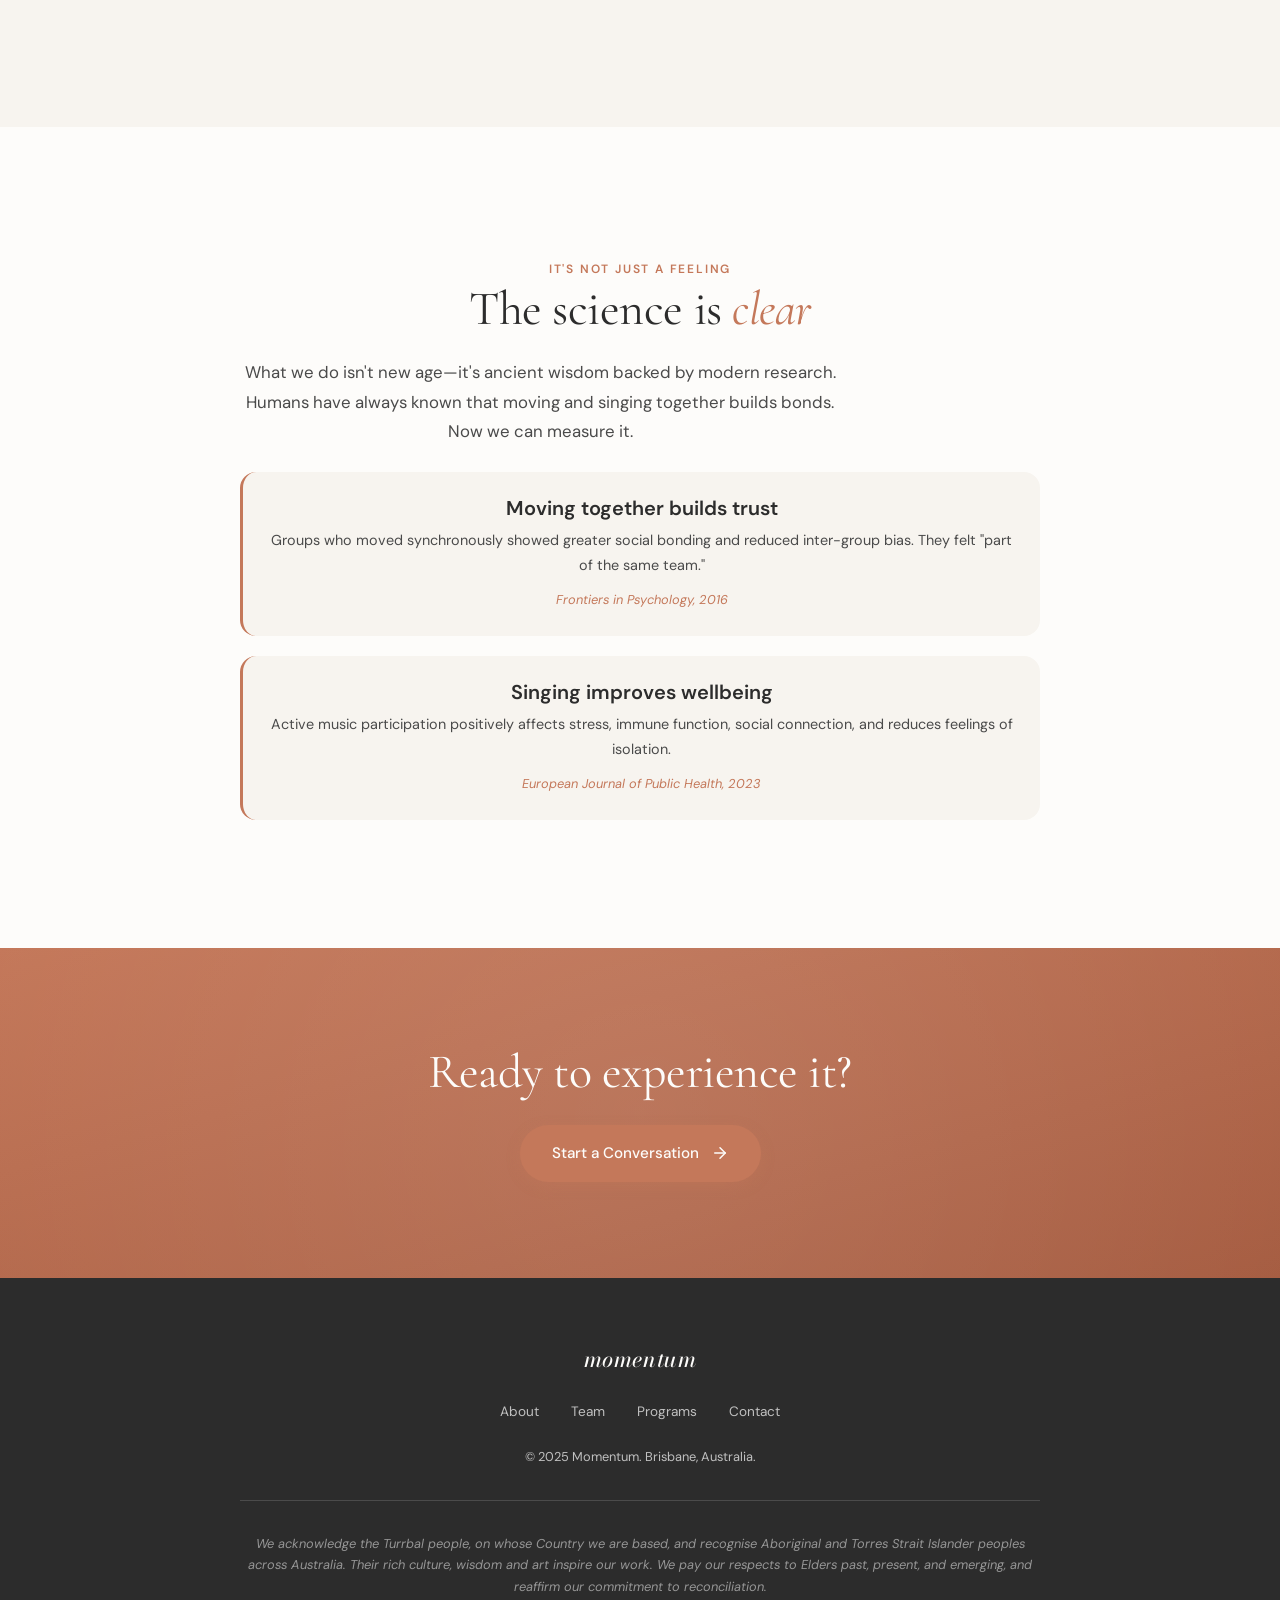
==== commit 3f530ae1: "Overhaul programs page copy for conversion, fix about page sections Programs page: - Swap card order" ====
--- a/about.html
+++ b/about.html
@@ -83,15 +83,13 @@
         </div>
     </section>
 
-    <!-- Three Forces Section -->
-    <section class="forces" id="forces">
+    <!-- What We Actually Do Section -->
+    <section class="forces" id="how">
         <div class="section-header--center reveal">
-            <span class="section-label">The Three Forces</span>
-            <h2 class="section-title">Outward. Inward. <em>Connected.</em></h2>
-            <p class="section-subtitle">Three complementary energies that create transformation when brought together. We all embody each of these.</p>
+            <span class="section-label">What we actually do</span>
+            <h2 class="section-title">Three ways in. One shared <em>experience.</em></h2>
+            <p class="section-subtitle">It sounds unusual. It works.</p>
         </div>
-
-        <!-- Cards -->
         <div class="forces__cards">
             <div class="forces__card forces__card--outward reveal">
                 <div class="forces__card-icon">
@@ -102,8 +100,8 @@
                         <line x1="8" y1="23" x2="16" y2="23"></line>
                     </svg>
                 </div>
-                <h3>Outward</h3>
-                <p>Voice breaks barriers. When people express themselves together—breathing, sounding, singing—trust follows naturally. No performance needed, just presence.</p>
+                <h3>Voice</h3>
+                <p>No, we won't make you perform. We'll help you find your voice—literally. Breathing, sounding, singing together. It breaks down walls faster than any icebreaker.</p>
             </div>
             <div class="forces__card forces__card--connecting reveal reveal-delay-1">
                 <div class="forces__card-icon">
@@ -113,8 +111,8 @@
                         <circle cx="18" cy="16" r="3"></circle>
                     </svg>
                 </div>
-                <h3>Connecting</h3>
-                <p>Music is the thread. Live piano and rhythm weave voice and movement together, creating a shared experience that stays with people long after.</p>
+                <h3>Music</h3>
+                <p>Live piano. Rhythm. Harmony. Music is the thread that weaves it all together, creating a shared experience that stays with people.</p>
             </div>
             <div class="forces__card forces__card--inward reveal reveal-delay-2">
                 <div class="forces__card-icon">
@@ -125,71 +123,16 @@
                         <path d="M6 12l6 2 6-2"></path>
                     </svg>
                 </div>
-                <h3>Inward</h3>
-                <p>Movement grounds. Yoga, QiGong, and mindful practice reset the nervous system. Teams that move together bond at a level that talking can't reach.</p>
-            </div>
-        </div>
-    </section>
-
-    <!-- How It Works Section -->
-    <section class="how" id="how">
-        <div class="section-header--center reveal">
-            <span class="section-label">What we actually do</span>
-            <h2 class="section-title">Three ways in. One shared <em>experience.</em></h2>
-            <p class="section-subtitle">It sounds unusual. It works.</p>
-        </div>
-        <div class="how__grid">
-            <div class="how__card reveal">
-                <div class="how__icon">
-                    <svg viewBox="0 0 24 24" fill="none" stroke="currentColor" stroke-width="2" stroke-linecap="round" stroke-linejoin="round">
-                        <path d="M12 1a3 3 0 0 0-3 3v8a3 3 0 0 0 6 0V4a3 3 0 0 0-3-3z"></path>
-                        <path d="M19 10v2a7 7 0 0 1-14 0v-2"></path>
-                        <line x1="12" y1="19" x2="12" y2="23"></line>
-                        <line x1="8" y1="23" x2="16" y2="23"></line>
-                    </svg>
-                </div>
-                <h3>Voice</h3>
-                <p>No, we won't make you perform. We'll help you find your voice—literally. Breathing, sounding, singing together. It breaks down walls faster than any icebreaker.</p>
-            </div>
-            <div class="how__card reveal reveal-delay-1">
-                <div class="how__icon">
-                    <svg viewBox="0 0 24 24" fill="none" stroke="currentColor" stroke-width="2" stroke-linecap="round" stroke-linejoin="round">
-                        <circle cx="12" cy="5" r="2"></circle>
-                        <path d="M12 7v6"></path>
-                        <path d="M8 21l4-4 4 4"></path>
-                        <path d="M6 12l6 2 6-2"></path>
-                    </svg>
-                </div>
                 <h3>Movement</h3>
                 <p>Gentle yoga. QiGong. Mindful movement that gets people out of their heads and into their bodies. Accessible to everyone, regardless of fitness.</p>
-            </div>
-            <div class="how__card reveal reveal-delay-2">
-                <div class="how__icon">
-                    <svg viewBox="0 0 24 24" fill="none" stroke="currentColor" stroke-width="2" stroke-linecap="round" stroke-linejoin="round">
-                        <path d="M9 18V5l12-2v13"></path>
-                        <circle cx="6" cy="18" r="3"></circle>
-                        <circle cx="18" cy="16" r="3"></circle>
-                    </svg>
-                </div>
-                <h3>Music</h3>
-                <p>Live piano. Rhythm. Harmony. Music is the thread that weaves it all together, creating a shared experience that stays with people.</p>
             </div>
         </div>
     </section>
 
     <!-- Science Section -->
     <section class="science" id="science">
-        <div class="science__grid">
-            <div class="science__visual reveal">
-                <div class="science__chart">
-                    <div class="science__bar"><span>Control</span></div>
-                    <div class="science__bar"><span>Async</span></div>
-                    <div class="science__bar"><span>Together</span></div>
-                </div>
-                <p class="science__stat">+40%</p>
-                <p class="science__stat-label">Increase in cooperative behaviour</p>
-            </div>
-            <div class="reveal reveal-delay-1">
+        <div class="science__grid science__grid--no-visual">
+            <div class="reveal">
                 <span class="section-label">It's not just a feeling</span>
                 <h2 class="section-title">The science is <em>clear</em></h2>
                 <p class="section-subtitle">What we do isn't new age—it's ancient wisdom backed by modern research. Humans have always known that moving and singing together builds bonds. Now we can measure it.</p>
--- a/css/styles.css
+++ b/css/styles.css
@@ -384,7 +384,18 @@
     padding: 0 var(--space-lg) calc(var(--space-xl) + 60px);
     position: relative;
     overflow: hidden;
+    background-color: var(--color-charcoal);
+}
+
+.hero__bg {
+    position: absolute;
+    top: 0;
+    left: 0;
+    right: 0;
+    bottom: 0;
     background: url('../assets/images/hero.jpg') center top / cover no-repeat;
+    will-change: transform;
+    transition: none;
 }
 
 /* Dark gradient at top for nav readability */
@@ -434,7 +445,7 @@
     margin-bottom: 2rem;
     opacity: 0;
     transform: translateY(20px);
-    animation: fadeUp 0.8s var(--ease-out-expo) 0.3s forwards;
+    animation: fadeUp 0.8s var(--ease-out-expo) 1.7s forwards;
 }
 
 .hero__title {
@@ -443,7 +454,7 @@
     margin-bottom: 1.5rem;
     opacity: 0;
     transform: translateY(30px);
-    animation: fadeUp 1s var(--ease-out-expo) 0.5s forwards;
+    animation: fadeUp 1s var(--ease-out-expo) 1.9s forwards;
 }
 
 .hero__title em {
@@ -458,7 +469,7 @@
     margin: 0 auto 2.5rem;
     opacity: 0;
     transform: translateY(20px);
-    animation: fadeUp 0.8s var(--ease-out-expo) 0.7s forwards;
+    animation: fadeUp 0.8s var(--ease-out-expo) 2.1s forwards;
 }
 
 .hero__ctas {
@@ -468,7 +479,7 @@
     flex-wrap: wrap;
     opacity: 0;
     transform: translateY(20px);
-    animation: fadeUp 0.8s var(--ease-out-expo) 0.9s forwards;
+    animation: fadeUp 0.8s var(--ease-out-expo) 2.3s forwards;
 }
 
 .hero__scroll {
@@ -482,7 +493,7 @@
     gap: 0.75rem;
     color: var(--color-sand);
     opacity: 0;
-    animation: fadeIn 1s var(--ease-out-expo) 1.3s forwards;
+    animation: fadeIn 1s var(--ease-out-expo) 2.7s forwards;
     z-index: 3;
 }
 
@@ -508,6 +519,11 @@
 .truth {
     background-color: var(--color-warm-white);
     padding: var(--space-2xl) var(--space-lg);
+}
+
+.truth--compact {
+    padding: var(--space-xl) var(--space-lg);
+    background-color: var(--color-cream);
 }
 
 .truth__grid {
@@ -1599,6 +1615,168 @@
 
 .programs--page .programs__card--featured .programs__cta {
     background-color: var(--color-forest);
+}
+
+.programs__badge--recommended {
+    background-color: var(--color-gold) !important;
+    color: var(--color-warm-white) !important;
+    margin-right: 0.5rem;
+}
+
+.programs__value-note {
+    font-size: 0.85rem;
+    color: var(--color-charcoal-light);
+    font-style: italic;
+    margin-bottom: 1.5rem;
+    padding-top: 0.5rem;
+}
+
+.programs__availability {
+    text-align: center;
+    font-size: 0.9rem;
+    color: var(--color-charcoal-light);
+    font-style: italic;
+    margin-top: var(--space-md);
+    max-width: 600px;
+    margin-left: auto;
+    margin-right: auto;
+}
+
+/* --- Credibility Strip --- */
+.credibility {
+    padding: var(--space-lg) var(--space-lg);
+    background: var(--color-forest);
+    text-align: center;
+}
+
+.credibility__content p {
+    font-family: var(--font-display);
+    font-size: 1.2rem;
+    font-style: italic;
+    color: var(--color-sand);
+    max-width: 750px;
+    margin: 0 auto;
+    line-height: 1.6;
+}
+
+/* --- FAQ Section --- */
+.faq {
+    padding: var(--space-xl) var(--space-lg);
+    background: var(--color-cream);
+}
+
+.faq__grid {
+    display: grid;
+    grid-template-columns: repeat(2, 1fr);
+    gap: var(--space-md);
+    max-width: 900px;
+    margin: 0 auto;
+}
+
+.faq__item {
+    padding: 2rem;
+    background: var(--color-warm-white);
+    border-radius: 16px;
+    border: 1px solid var(--color-sand);
+}
+
+.faq__item h4 {
+    font-family: var(--font-display);
+    font-size: 1.15rem;
+    color: var(--color-forest);
+    margin-bottom: 0.75rem;
+}
+
+.faq__item p {
+    font-size: 0.9rem;
+    color: var(--color-charcoal-light);
+    line-height: 1.6;
+}
+
+/* --- Promise Section --- */
+.promise {
+    padding: var(--space-lg) var(--space-lg);
+    background: var(--color-warm-white);
+    text-align: center;
+}
+
+.promise__content {
+    max-width: 600px;
+    margin: 0 auto;
+    padding: 2.5rem;
+    border: 2px solid var(--color-sand);
+    border-radius: 20px;
+}
+
+.promise__content h3 {
+    font-family: var(--font-display);
+    font-size: 1.5rem;
+    color: var(--color-forest);
+    margin-bottom: 0.75rem;
+}
+
+.promise__content p {
+    font-size: 1rem;
+    color: var(--color-charcoal-light);
+    line-height: 1.6;
+}
+
+/* --- CTA Banner Description --- */
+.cta-banner__desc {
+    font-size: 1.05rem;
+    color: var(--color-sand);
+    max-width: 500px;
+    margin: 0 auto 2rem;
+}
+
+@media (max-width: 768px) {
+    .faq__grid {
+        grid-template-columns: 1fr;
+    }
+}
+
+/* --- Outcomes Section --- */
+.outcomes {
+    padding: var(--space-xl) var(--space-lg);
+    background: var(--color-warm-white);
+}
+
+.outcomes__grid {
+    display: grid;
+    grid-template-columns: repeat(4, 1fr);
+    gap: var(--space-md);
+    max-width: 1000px;
+    margin: 0 auto;
+}
+
+.outcomes__card {
+    text-align: center;
+    padding: 2rem 1.5rem;
+}
+
+.outcomes__card h4 {
+    font-family: var(--font-display);
+    font-size: 1.25rem;
+    color: var(--color-forest);
+    margin-bottom: 0.5rem;
+}
+
+.outcomes__card p {
+    font-size: 0.9rem;
+    color: var(--color-charcoal-light);
+}
+
+@media (max-width: 1024px) {
+    .outcomes__grid {
+        grid-template-columns: repeat(2, 1fr);
+    }
+}
+
+@media (max-width: 768px) {
+    .outcomes__grid {
+        grid-template-columns: 1fr;
+        max-width: 350px;
+    }
 }
 
 /* --- Add-ons Section --- */
@@ -1937,6 +2115,10 @@
         background: none;
     }
 
+    .hero__bg {
+        display: none;
+    }
+
     .hero__image {
         display: block;
         width: 100%;
